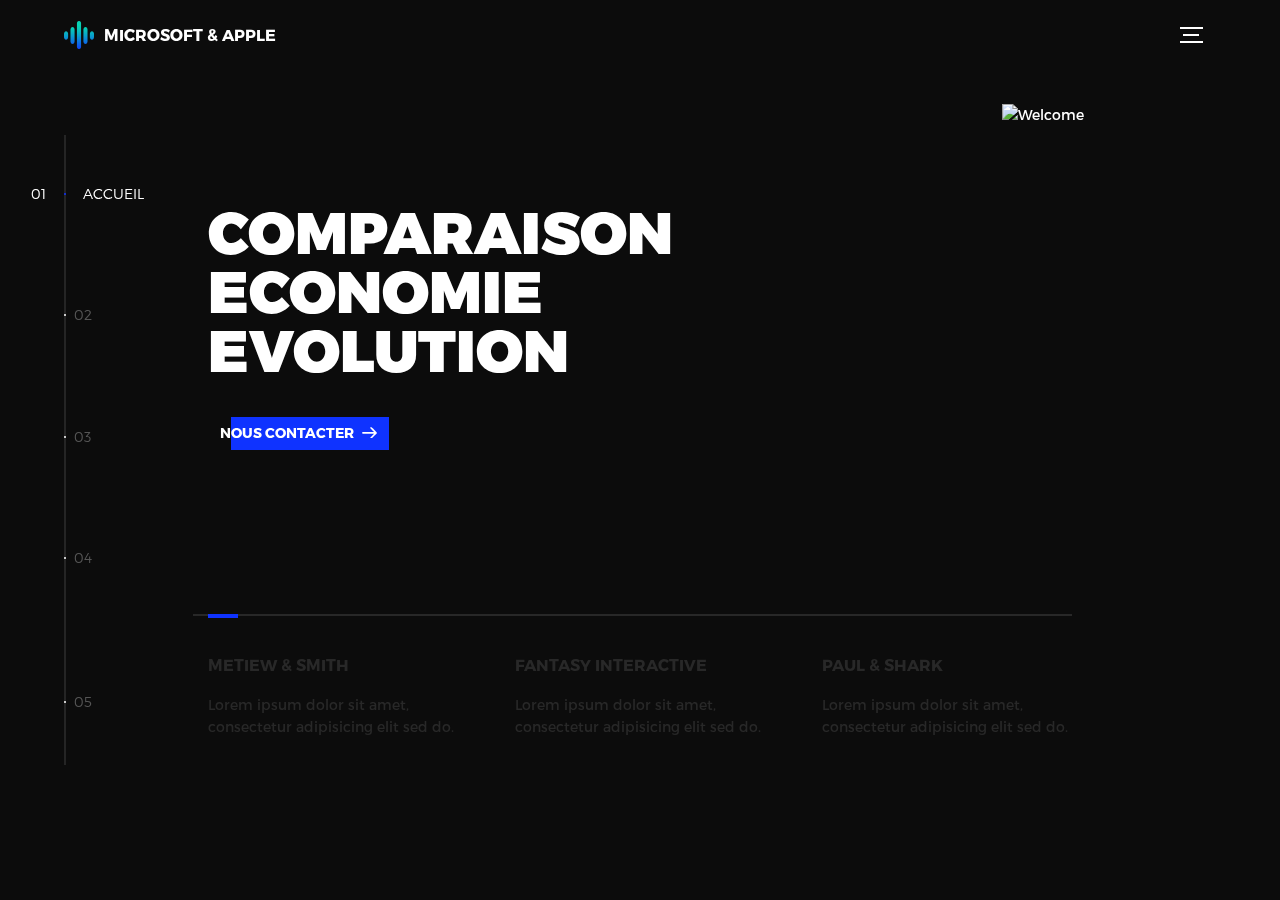
==== B3i/index.html @ d56873ec "testable sub" ====
<!DOCTYPE html>
<html lang="en">
<head>
  <title>Global</title>
  <meta charset="utf-8">
  <meta name="viewport" content="width=device-width, initial-scale=1">
  <meta http-equiv="X-UA-Compatible" content="IE=edge">
  <meta name="description" content="HTML5 website template">
  <meta name="keywords" content="global, template, html, sass, jquery">
  <meta name="author" content="Bucky Maler">
  <link rel="stylesheet" href="assets/css/main.css">
</head>
<body>

<!-- notification for small viewports and landscape oriented smartphones -->
<div class="device-notification">
  <a class="device-notification--logo" href="#0">
    <img src="assets/img/logo.png" alt="MICROSOFT & APPLE">
    <p>MICROSOFT & APPLE</p>
  </a>
</div>

<div class="perspective effect-rotate-left">
  <div class="container"><div class="outer-nav--return"></div>
    <div id="viewport" class="l-viewport">
      <div class="l-wrapper">
        <header class="header">
          <a class="header--logo" href="#0">
            <img src="assets/img/logo.png" alt="MICROSOFT & APPLE">
            <p>MICROSOFT & APPLE</p>
          </a>
          <button class="header--cta cta">Hire Us</button>
          <div class="header--nav-toggle">
            <span></span>
          </div>
        </header>
        <nav class="l-side-nav">
          <ul class="side-nav">
            <li class="is-active"><span>ACCUEIL</span></li>
            <li><span>HISTOIRE</span></li>
            <li><span>ECONOMIE</span></li>
            <li><span>NOUS CONTACTER</span></li>
            <li><span>A PROPOS</span></li>
          </ul>
        </nav>
        <ul class="l-main-content main-content">
          <li class="l-section section section--is-active">
            <div class="intro">
              <div class="intro--banner">
                <h1>COMPARAISON
                  <br>ECONOMIE<br>EVOLUTION</h1>
                <button class="cta">NOUS CONTACTER
                  <svg version="1.1" id="Layer_1" xmlns="http://www.w3.org/2000/svg" xmlns:xlink="http://www.w3.org/1999/xlink" x="0px" y="0px" viewBox="0 0 150 118" style="enable-background:new 0 0 150 118;" xml:space="preserve">
                  <g transform="translate(0.000000,118.000000) scale(0.100000,-0.100000)">
                    <path d="M870,1167c-34-17-55-57-46-90c3-15,81-100,194-211l187-185l-565-1c-431,0-571-3-590-13c-55-28-64-94-18-137c21-20,33-20,597-20h575l-192-193C800,103,794,94,849,39c20-20,39-29,61-29c28,0,63,30,298,262c147,144,272,271,279,282c30,51,23,60-219,304C947,1180,926,1196,870,1167z"/>
                  </g>
                  </svg>
                  <span class="btn-background"></span>
                </button>
                <img src="https://ph-files.imgix.net/121e55a3-ffa5-475d-babe-5d773909fb5a?auto=format" height="511" alt="Welcome">
              </div>
              <div class="intro--options">
                <a href="#0">
                  <h3>Metiew &amp; Smith</h3>
                  <p>Lorem ipsum dolor sit amet, consectetur adipisicing elit sed do.</p>
                </a>
                <a href="#0">
                  <h3>Fantasy interactive</h3>
                  <p>Lorem ipsum dolor sit amet, consectetur adipisicing elit sed do.</p>
                </a>
                <a href="#0">
                  <h3>Paul &amp; shark</h3>
                  <p>Lorem ipsum dolor sit amet, consectetur adipisicing elit sed do.</p>
                </a>
              </div>
            </div>
          </li>
          <li class="l-section section">
            <div class="work">
              <h2>Selected work</h2>
              <div class="work--lockup">
                <ul class="slider">
                  <li class="slider--item slider--item-left">
                    <a href="#0">
                      <div class="slider--item-image">
                        <img src="assets/img/work-victory.jpg" alt="Victory">
                      </div>
                      <p class="slider--item-title">Victory</p>
                      <p class="slider--item-description">Lorem ipsum dolor sit amet, consectetur adipisicing elit sed do.</p>
                    </a>
                  </li>
                  <li class="slider--item slider--item-center">
                    <a href="#0">
                      <div class="slider--item-image">
                        <img src="assets/img/work-metiew-smith.jpg" alt="Metiew and Smith">
                      </div>
                      <p class="slider--item-title">Metiew &amp; Smith</p>
                      <p class="slider--item-description">Lorem ipsum dolor sit amet, consectetur adipisicing elit sed do.</p>
                    </a>
                  </li>
                  <li class="slider--item slider--item-right">
                    <a href="#0">
                      <div class="slider--item-image">
                        <img src="assets/img/work-alex-nowak.jpg" alt="Alex Nowak">
                      </div>
                      <p class="slider--item-title">Alex Nowak</p>
                      <p class="slider--item-description">Lorem ipsum dolor sit amet, consectetur adipisicing elit sed do.</p>
                    </a>
                  </li>
                </ul>
                <div class="slider--prev">
                  <svg version="1.1" id="Layer_1" xmlns="http://www.w3.org/2000/svg" xmlns:xlink="http://www.w3.org/1999/xlink" x="0px" y="0px"
                  viewBox="0 0 150 118" style="enable-background:new 0 0 150 118;" xml:space="preserve">
                  <g transform="translate(0.000000,118.000000) scale(0.100000,-0.100000)">
                    <path d="M561,1169C525,1155,10,640,3,612c-3-13,1-36,8-52c8-15,134-145,281-289C527,41,562,10,590,10c22,0,41,9,61,29
                    c55,55,49,64-163,278L296,510h575c564,0,576,0,597,20c46,43,37,109-18,137c-19,10-159,13-590,13l-565,1l182,180
                    c101,99,187,188,193,199c16,30,12,57-12,84C631,1174,595,1183,561,1169z"/>
                  </g>
                  </svg>
                </div>
                <div class="slider--next">
                  <svg version="1.1" id="Layer_1" xmlns="http://www.w3.org/2000/svg" xmlns:xlink="http://www.w3.org/1999/xlink" x="0px" y="0px" viewBox="0 0 150 118" style="enable-background:new 0 0 150 118;" xml:space="preserve">
                  <g transform="translate(0.000000,118.000000) scale(0.100000,-0.100000)">
                    <path d="M870,1167c-34-17-55-57-46-90c3-15,81-100,194-211l187-185l-565-1c-431,0-571-3-590-13c-55-28-64-94-18-137c21-20,33-20,597-20h575l-192-193C800,103,794,94,849,39c20-20,39-29,61-29c28,0,63,30,298,262c147,144,272,271,279,282c30,51,23,60-219,304C947,1180,926,1196,870,1167z"/>
                  </g>
                  </svg>
                </div>
              </div>
            </div>
          </li>
          <li class="l-section section">
            <div class="about">
              <div class="about--banner">
                <h2>We<br>believe in<br>passionate<br>people</h2>
                <a href="#0">Career
                  <span>
                    <svg version="1.1" id="Layer_1" xmlns="http://www.w3.org/2000/svg" xmlns:xlink="http://www.w3.org/1999/xlink" x="0px" y="0px" viewBox="0 0 150 118" style="enable-background:new 0 0 150 118;" xml:space="preserve">
                    <g transform="translate(0.000000,118.000000) scale(0.100000,-0.100000)">
                      <path d="M870,1167c-34-17-55-57-46-90c3-15,81-100,194-211l187-185l-565-1c-431,0-571-3-590-13c-55-28-64-94-18-137c21-20,33-20,597-20h575l-192-193C800,103,794,94,849,39c20-20,39-29,61-29c28,0,63,30,298,262c147,144,272,271,279,282c30,51,23,60-219,304C947,1180,926,1196,870,1167z"/>
                    </g>
                    </svg>
                  </span>
                </a>
                <img src="assets/img/about-visual.png" alt="About Us">
              </div>
              <div class="about--options">
                <a href="#0">
                  <h3>Winners</h3>
                </a>
                <a href="#0">
                  <h3>Philosophy</h3>
                </a>
                <a href="#0">
                  <h3>History</h3>
                </a>
              </div>
            </div>
          </li>
          <li class="l-section section">
            <div class="contact">
              <div class="contact--lockup">
                <div class="modal">
                  <div class="modal--information">
                    <p>Pawia 5, 31-154 Kraków, Poland</p>
                    <a href="mailto:ouremail@gmail.com">ouremail@gmail.com</a>
                    <a href="tel:+148126287560">+48 12 628 75 60</a>
                  </div>
                  <ul class="modal--options">
                    <li><a href="#0">Bēhance</a></li>
                    <li><a href="#0">dribbble</a></li>
                    <li><a href="mailto:ouremail@gmail.com">Contact Us</a></li>
                  </ul>
                </div>
              </div>
            </div>
          </li>
          <li class="l-section section">
            <div class="hire">
              <h2>You want us to do</h2>
              <!-- checkout formspree.io for easy form setup -->
              <form class="work-request">
                <div class="work-request--options">
                  <span class="options-a">
                    <input id="opt-1" type="checkbox" value="app design">
                    <label for="opt-1">
                      <svg version="1.1" id="Layer_1" xmlns="http://www.w3.org/2000/svg" xmlns:xlink="http://www.w3.org/1999/xlink" x="0px" y="0px"
                      viewBox="0 0 150 111" style="enable-background:new 0 0 150 111;" xml:space="preserve">
                      <g transform="translate(0.000000,111.000000) scale(0.100000,-0.100000)">
                        <path d="M950,705L555,310L360,505C253,612,160,700,155,700c-6,0-44-34-85-75l-75-75l278-278L550-5l475,475c261,261,475,480,475,485c0,13-132,145-145,145C1349,1100,1167,922,950,705z"/>
                      </g>
                      </svg>
                      App Design
                    </label>
                    <input id="opt-2" type="checkbox" value="graphic design">
                    <label for="opt-2">
                      <svg version="1.1" id="Layer_1" xmlns="http://www.w3.org/2000/svg" xmlns:xlink="http://www.w3.org/1999/xlink" x="0px" y="0px"
                      viewBox="0 0 150 111" style="enable-background:new 0 0 150 111;" xml:space="preserve">
                      <g transform="translate(0.000000,111.000000) scale(0.100000,-0.100000)">
                        <path d="M950,705L555,310L360,505C253,612,160,700,155,700c-6,0-44-34-85-75l-75-75l278-278L550-5l475,475c261,261,475,480,475,485c0,13-132,145-145,145C1349,1100,1167,922,950,705z"/>
                      </g>
                      </svg>
                      Graphic Design
                    </label>
                    <input id="opt-3" type="checkbox" value="motion design">
                    <label for="opt-3">
                      <svg version="1.1" id="Layer_1" xmlns="http://www.w3.org/2000/svg" xmlns:xlink="http://www.w3.org/1999/xlink" x="0px" y="0px"
                      viewBox="0 0 150 111" style="enable-background:new 0 0 150 111;" xml:space="preserve">
                      <g transform="translate(0.000000,111.000000) scale(0.100000,-0.100000)">
                        <path d="M950,705L555,310L360,505C253,612,160,700,155,700c-6,0-44-34-85-75l-75-75l278-278L550-5l475,475c261,261,475,480,475,485c0,13-132,145-145,145C1349,1100,1167,922,950,705z"/>
                      </g>
                      </svg>
                      Motion Design
                    </label>
                  </span>
                  <span class="options-b">
                    <input id="opt-4" type="checkbox" value="ux design">
                    <label for="opt-4">
                      <svg version="1.1" id="Layer_1" xmlns="http://www.w3.org/2000/svg" xmlns:xlink="http://www.w3.org/1999/xlink" x="0px" y="0px"
                      viewBox="0 0 150 111" style="enable-background:new 0 0 150 111;" xml:space="preserve">
                      <g transform="translate(0.000000,111.000000) scale(0.100000,-0.100000)">
                        <path d="M950,705L555,310L360,505C253,612,160,700,155,700c-6,0-44-34-85-75l-75-75l278-278L550-5l475,475c261,261,475,480,475,485c0,13-132,145-145,145C1349,1100,1167,922,950,705z"/>
                      </g>
                      </svg>
                      UX Design
                    </label>
                    <input id="opt-5" type="checkbox" value="webdesign">
                    <label for="opt-5">
                      <svg version="1.1" id="Layer_1" xmlns="http://www.w3.org/2000/svg" xmlns:xlink="http://www.w3.org/1999/xlink" x="0px" y="0px"
                      viewBox="0 0 150 111" style="enable-background:new 0 0 150 111;" xml:space="preserve">
                      <g transform="translate(0.000000,111.000000) scale(0.100000,-0.100000)">
                        <path d="M950,705L555,310L360,505C253,612,160,700,155,700c-6,0-44-34-85-75l-75-75l278-278L550-5l475,475c261,261,475,480,475,485c0,13-132,145-145,145C1349,1100,1167,922,950,705z"/>
                      </g>
                      </svg>
                      Webdesign
                    </label>
                    <input id="opt-6" type="checkbox" value="marketing">
                    <label for="opt-6">
                      <svg version="1.1" id="Layer_1" xmlns="http://www.w3.org/2000/svg" xmlns:xlink="http://www.w3.org/1999/xlink" x="0px" y="0px"
                      viewBox="0 0 150 111" style="enable-background:new 0 0 150 111;" xml:space="preserve">
                      <g transform="translate(0.000000,111.000000) scale(0.100000,-0.100000)">
                        <path d="M950,705L555,310L360,505C253,612,160,700,155,700c-6,0-44-34-85-75l-75-75l278-278L550-5l475,475c261,261,475,480,475,485c0,13-132,145-145,145C1349,1100,1167,922,950,705z"/>
                      </g>
                      </svg>
                      Marketing
                    </label>
                  </span>
                </div>
                <div class="work-request--information">
                  <div class="information-name">
                    <input id="name" type="text" spellcheck="false">
                    <label for="name">Name</label>
                  </div>
                  <div class="information-email">
                    <input id="email" type="email" spellcheck="false">
                    <label for="email">Email</label>
                  </div>
                </div>
                <input type="submit" value="Send Request">
              </form>
            </div>
          </li>
        </ul>
      </div>
    </div>
  </div>
  <ul class="outer-nav">
    <li class="is-active">ACCUEIL</li>
    <li>HISTOIRE</li>
    <li>ECONOMIE</li>
    <li>NOUS CONTACTER</li>
    <li>A PROPOS</li>
  </ul>
</div>

<script src="https://ajax.googleapis.com/ajax/libs/jquery/2.2.4/jquery.min.js"></script>
<script>window.jQuery || document.write('<script src="assets/js/vendor/jquery-2.2.4.min.js"><\/script>')</script>
<script src="assets/js/functions-min.js"></script>
</body>
</html>
---- B3i/assets/css/main.css ----
@font-face {
    font-family: 'Montserrat';
    src: url("fonts/Montserrat-Black.eot");
    src: local("☺"), url("fonts/Montserrat-Black.woff") format("woff"), url("fonts/Montserrat-Black.ttf") format("truetype"), url("fonts/Montserrat-Black.svg") format("svg");
    font-weight: 900;
    font-style: normal
}

@font-face {
    font-family: 'Montserrat';
    src: url("fonts/Montserrat-Bold.eot");
    src: local("☺"), url("fonts/Montserrat-Bold.woff") format("woff"), url("fonts/Montserrat-Bold.ttf") format("truetype"), url("fonts/Montserrat-Bold.svg") format("svg");
    font-weight: 700;
    font-style: normal
}

@font-face {
    font-family: 'Montserrat';
    src: url("fonts/Montserrat-Regular.eot");
    src: local("☺"), url("fonts/Montserrat-Regular.woff") format("woff"), url("fonts/Montserrat-Regular.ttf") format("truetype"), url("fonts/Montserrat-Regular.svg") format("svg");
    font-weight: 400;
    font-style: normal
}

@font-face {
    font-family: 'Montserrat';
    src: url("fonts/Montserrat-Light.eot");
    src: local("☺"), url("fonts/Montserrat-Light.woff") format("woff"), url("fonts/Montserrat-Light.ttf") format("truetype"), url("fonts/Montserrat-Light.svg") format("svg");
    font-weight: 300;
    font-style: normal
}

/*! normalize.css v3.0.2 | MIT License | git.io/normalize */

html {
    font-family: sans-serif;
    -ms-text-size-adjust: 100%;
    -webkit-text-size-adjust: 100%
}

body {
    margin: 0
}

article, aside, details, figcaption, figure, footer, header, hgroup, main, menu, nav, section, summary {
    display: block
}

audio, canvas, progress, video {
    display: inline-block;
    vertical-align: baseline
}

audio:not([controls]) {
    display: none;
    height: 0
}

[hidden], template {
    display: none
}

a {
    background-color: transparent
}

a:active, a:hover {
    outline: 0
}

abbr[title] {
    border-bottom: 1px dotted
}

b, strong {
    font-weight: bold
}

dfn {
    font-style: italic
}

h1 {
    font-size: 2em;
    margin: 0.67em 0
}

mark {
    background: #ff0;
    color: #000
}

small {
    font-size: 80%
}

sub, sup {
    font-size: 75%;
    line-height: 0;
    position: relative;
    vertical-align: baseline
}

sup {
    top: -0.5em
}

sub {
    bottom: -0.25em
}

img {
    border: 0
}

svg:not(:root) {
    overflow: hidden
}

figure {
    margin: 1em 40px
}

hr {
    box-sizing: content-box;
    height: 0
}

pre {
    overflow: auto
}

code, kbd, pre, samp {
    font-family: monospace, monospace;
    font-size: 1em
}

button, input, optgroup, select, textarea {
    color: inherit;
    font: inherit;
    margin: 0
}

button {
    overflow: visible
}

button, select {
    text-transform: none
}

button, html input[type="button"], input[type="reset"], input[type="submit"] {
    -webkit-appearance: button;
    cursor: pointer
}

button[disabled], html input[disabled] {
    cursor: default
}

button::-moz-focus-inner, input::-moz-focus-inner {
    border: 0;
    padding: 0
}

input {
    line-height: normal
}

input[type="checkbox"], input[type="radio"] {
    box-sizing: border-box;
    padding: 0
}

input[type="number"]::-webkit-inner-spin-button, input[type="number"]::-webkit-outer-spin-button {
    height: auto
}

input[type="search"] {
    -webkit-appearance: textfield;
    box-sizing: content-box
}

input[type="search"]::-webkit-search-cancel-button, input[type="search"]::-webkit-search-decoration {
    -webkit-appearance: none
}

fieldset {
    border: 1px solid #c0c0c0;
    margin: 0 2px;
    padding: 0.35em 0.625em 0.75em
}

legend {
    border: 0;
    padding: 0
}

textarea {
    overflow: auto
}

optgroup {
    font-weight: bold
}

table {
    border-collapse: collapse;
    border-spacing: 0
}

td, th {
    padding: 0
}

::-moz-selection {
    background: #FFF498
}

::selection {
    background: #FFF498
}

::-moz-selection {
    background: #FFF498
}

img::-moz-selection {
    background: transparent
}

img::selection {
    background: transparent
}

img::-moz-selection {
    background: transparent
}

body {
    -webkit-tap-highlight-color: #FFF498
}

body {
    background-color: #0c0c0c;
    font-size: 14px;
    line-height: 1.6;
    font-family: "Montserrat", sans-serif;
    color: #fff;
    -webkit-font-smoothing: antialiased;
    -webkit-text-size-adjust: 100%
}

.l-viewport {
    position: relative;
    width: 100%;
    height: 100vh;
    box-shadow: 0 0 45px 5px rgba(0, 0, 0, 0.85);
    overflow: hidden
}

.l-wrapper {
    position: relative;
    width: 1440px;
    max-width: 90%;
    height: 100%;
    margin: 0 auto
}

.l-side-nav {
    position: absolute;
    left: 0;
    display: -webkit-box;
    display: -webkit-flex;
    display: -ms-flexbox;
    display: flex;
    height: 100%;
    -webkit-box-align: center;
    -webkit-align-items: center;
    -ms-flex-align: center;
    align-items: center
}

.l-side-nav::before {
    content: "";
    position: absolute;
    top: 50%;
    left: 0;
    -webkit-transform: translateY(-50%);
    transform: translateY(-50%);
    width: 2px;
    height: 70%;
    max-height: 750px;
    background-color: #555;
    opacity: .35;
    z-index: 10
}

@media (max-width: 1180px) {
    .l-side-nav {
        display: none
    }
}

.l-main-content {
    position: relative;
    width: 100%;
    height: 100%;
    margin: 0;
    padding: 0;
    list-style: none
}

.l-section {
    position: absolute;
    width: 100%;
    height: 100%
}

.device-notification {
    display: none;
    position: fixed;
    top: 0;
    left: 0;
    width: 100%;
    height: 100%;
    -webkit-box-orient: vertical;
    -webkit-box-direction: normal;
    -webkit-flex-direction: column;
    -ms-flex-direction: column;
    flex-direction: column;
    -webkit-box-align: center;
    -webkit-align-items: center;
    -ms-flex-align: center;
    -ms-grid-row-align: center;
    align-items: center;
    -webkit-box-pack: center;
    -webkit-justify-content: center;
    -ms-flex-pack: center;
    justify-content: center;
    background-color: #0c0c0c;
    z-index: 12
}

.device-notification--logo {
    display: -webkit-box;
    display: -webkit-flex;
    display: -ms-flexbox;
    display: flex;
    -webkit-box-align: center;
    -webkit-align-items: center;
    -ms-flex-align: center;
    align-items: center;
    text-decoration: none;
    color: #fff
}

.device-notification--logo p {
    margin: 0 0 0 10px;
    font-size: 16px;
    font-weight: 700;
    text-transform: uppercase
}

.device-notification--message {
    width: 70%;
    margin: 30px 0 0 0;
    font-weight: 700;
    text-align: center
}

@media (max-width: 767px) and (min-width: 601px) and (max-height: 680px) {
    .device-notification {
        display: -webkit-box;
        display: -webkit-flex;
        display: -ms-flexbox;
        display: flex
    }
}

@media (max-width: 600px) and (min-width: 480px) and (max-height: 580px) {
    .device-notification {
        display: -webkit-box;
        display: -webkit-flex;
        display: -ms-flexbox;
        display: flex
    }
}

@media (max-width: 736px) and (min-width: 360px) and (orientation: landscape) {
    .device-notification {
        display: -webkit-box;
        display: -webkit-flex;
        display: -ms-flexbox;
        display: flex
    }
}

@media(max-width: 359px) {
    .device-notification {
        display: -webkit-box;
        display: -webkit-flex;
        display: -ms-flexbox;
        display: flex
    }
}

.section {
    opacity: 0;
    visibility: hidden;
    -webkit-transition: opacity .4s ease-in-out, visibility 0s .4s;
    transition: opacity .4s ease-in-out, visibility 0s .4s
}

.section--is-active {
    opacity: 1;
    visibility: visible;
    z-index: 1;
    -webkit-transition: opacity .4s ease-in-out .4s;
    transition: opacity .4s ease-in-out .4s
}

.section--next {
    -webkit-transform: translateY(-45px);
    transform: translateY(-45px);
    -webkit-transition: -webkit-transform .4s ease-in-out;
    transition: -webkit-transform .4s ease-in-out;
    transition: transform .4s ease-in-out;
    transition: transform .4s ease-in-out, -webkit-transform .4s ease-in-out
}

.section--prev {
    -webkit-transform: translateY(45px);
    transform: translateY(45px);
    -webkit-transition: -webkit-transform .4s ease-in-out;
    transition: -webkit-transform .4s ease-in-out;
    transition: transform .4s ease-in-out;
    transition: transform .4s ease-in-out, -webkit-transform .4s ease-in-out
}

.header {
    position: absolute;
    top: 0;
    left: 0;
    display: -webkit-box;
    display: -webkit-flex;
    display: -ms-flexbox;
    display: flex;
    width: 100%;
    height: 70px;
    -webkit-box-align: center;
    -webkit-align-items: center;
    -ms-flex-align: center;
    align-items: center;
    -webkit-box-pack: justify;
    -webkit-justify-content: space-between;
    -ms-flex-pack: justify;
    justify-content: space-between;
    z-index: 10
}

.header--logo {
    display: -webkit-box;
    display: -webkit-flex;
    display: -ms-flexbox;
    display: flex;
    -webkit-box-align: center;
    -webkit-align-items: center;
    -ms-flex-align: center;
    align-items: center;
    text-decoration: none;
    color: #fff
}

.header--logo p {
    margin: 0 0 0 10px;
    font-size: 16px;
    font-weight: 700;
    text-transform: uppercase
}

.header--nav-toggle {
    display: -webkit-box;
    display: -webkit-flex;
    display: -ms-flexbox;
    display: flex;
    width: 50px;
    height: 50px;
    -webkit-box-orient: vertical;
    -webkit-box-direction: normal;
    -webkit-flex-direction: column;
    -ms-flex-direction: column;
    flex-direction: column;
    -webkit-box-align: center;
    -webkit-align-items: center;
    -ms-flex-align: center;
    align-items: center;
    -webkit-box-pack: center;
    -webkit-justify-content: center;
    -ms-flex-pack: center;
    justify-content: center;
    cursor: pointer
}

.header--nav-toggle span, .header--nav-toggle::before, .header--nav-toggle::after {
    content: "";
    position: relative;
    width: 16px;
    height: 2px;
    background-color: #fff
}

.header--nav-toggle::before {
    bottom: 5px;
    width: 23px
}

.header--nav-toggle::after {
    top: 5px;
    width: 23px
}

.header--cta {
    position: absolute;
    top: 50%;
    left: 50%;
    -webkit-transform: translate(-50%, -50%);
    transform: translate(-50%, -50%);
    padding: 0 20px;
    line-height: 30px;
    text-decoration: none;
    color: #fff;
    font-weight: 700;
    text-transform: uppercase;
    background-color: #0f33ff;
    border: none;
    opacity: 0;
    visibility: hidden;
    -webkit-transition: opacity .4s ease-in-out, visibility 0s .4s;
    transition: opacity .4s ease-in-out, visibility 0s .4s
}

.header--cta:focus {
    outline: none
}

.header--cta.is-active {
    opacity: 1;
    visibility: visible;
    -webkit-transition: opacity .4s ease-in-out .4s;
    transition: opacity .4s ease-in-out .4s
}

@media (max-width: 767px) {
    .header--cta {
        display: none
    }
}

.side-nav {
    position: relative;
    display: -webkit-box;
    display: -webkit-flex;
    display: -ms-flexbox;
    display: flex;
    width: 100px;
    height: 70%;
    max-height: 750px;
    -webkit-box-orient: vertical;
    -webkit-box-direction: normal;
    -webkit-flex-direction: column;
    -ms-flex-direction: column;
    flex-direction: column;
    -webkit-justify-content: space-around;
    -ms-flex-pack: distribute;
    justify-content: space-around;
    margin: 0;
    padding: 0;
    list-style-position: inside;
    z-index: 10
}

.side-nav>li {
    position: relative;
    top: -5px;
    color: #fff;
    font-size: 6px;
    cursor: pointer
}

.side-nav>li span {
    position: relative;
    top: 3px;
    left: 10px;
    color: #fff;
    font-size: 14px;
    font-weight: 300;
    opacity: 0;
    visibility: hidden
}

.side-nav>li::before {
    position: absolute;
    top: 3px;
    left: 10px;
    color: #555;
    font-size: 14px;
    font-weight: 300
}

.side-nav li:nth-child(1)::before {
    content: "01"
}

.side-nav li:nth-child(2)::before {
    content: "02"
}

.side-nav li:nth-child(3)::before {
    content: "03"
}

.side-nav li:nth-child(4)::before {
    content: "04"
}

.side-nav li:nth-child(5)::before {
    content: "05"
}

.side-nav li.is-active {
    color: #0f33ff;
    -webkit-transition: color .4s ease-in-out;
    transition: color .4s ease-in-out
}

.side-nav li.is-active span {
    opacity: 1;
    visibility: visible;
    -webkit-transition: opacity .4s ease-in-out;
    transition: opacity .4s ease-in-out
}

.side-nav li.is-active::before {
    left: -33px;
    color: #fff
}

.intro {
    position: relative;
    display: -webkit-box;
    display: -webkit-flex;
    display: -ms-flexbox;
    display: flex;
    width: 900px;
    max-width: 75%;
    height: 100%;
    -webkit-box-orient: vertical;
    -webkit-box-direction: normal;
    -webkit-flex-direction: column;
    -ms-flex-direction: column;
    flex-direction: column;
    -webkit-box-pack: center;
    -webkit-justify-content: center;
    -ms-flex-pack: center;
    justify-content: center;
    margin: 0 auto
}

@media (max-width: 1180px) {
    .intro {
        max-width: 100%
    }
}

.intro--banner {
    position: relative;
    height: 475px
}

.intro--banner::before {
    content: "";
    position: absolute;
    bottom: 20px;
    left: -15px;
    right: 0;
    height: 2px;
    background-color: #282828
}

.intro--banner::after {
    content: "";
    position: absolute;
    bottom: 18px;
    left: 0;
    width: 30px;
    height: 4px;
    background-color: #0f33ff
}

.intro--banner h1 {
    position: relative;
    font-size: 59px;
    font-weight: 900;
    line-height: 1;
    z-index: 1
}

.intro--banner button {
    position: relative;
    padding: 5px 17px 5px 12px;
    font-weight: 700;
    text-transform: uppercase;
    background-color: transparent;
    border: none
}

.intro--banner button .btn-background {
    position: absolute;
    top: 0;
    left: 23px;
    right: 0;
    height: 100%;
    background-color: #0f33ff;
    z-index: -1;
    -webkit-transition: left .2s ease-in-out;
    transition: left .2s ease-in-out
}

.intro--banner button:hover .btn-background {
    left: 0
}

.intro--banner button:focus {
    outline: none
}

.intro--banner button svg {
    position: relative;
    left: 5px;
    width: 15px;
    fill: #fff
}

.intro--banner img {
    position: absolute;
    bottom: 21px;
    right: -12px
}

.intro--options {
    display: -webkit-box;
    display: -webkit-flex;
    display: -ms-flexbox;
    display: flex;
    -webkit-box-pack: justify;
    -webkit-justify-content: space-between;
    -ms-flex-pack: justify;
    justify-content: space-between;
    margin: 0;
    padding: 0;
    list-style: none
}

.intro--options>a {
    max-width: 250px;
    text-decoration: none;
    color: #282828;
    -webkit-transition: color .2s ease-in-out;
    transition: color .2s ease-in-out
}

.intro--options>a:hover {
    color: #fff
}

.intro--options h3 {
    font-size: 16px;
    text-transform: uppercase
}

.intro--options p {
    margin-bottom: 0
}

@media (max-width: 900px) {
    .intro--banner {
        height: 380px
    }
    .intro--banner h1 {
        font-size: 55px
    }
    .intro--banner img {
        width: 430px
    }
    .intro--options>a {
        margin-right: 30px
    }
    .intro--options>a:last-child {
        margin-right: 0
    }
}

@media (max-width: 767px) {
    .intro--banner {
        height: 305px
    }
    .intro--banner h1 {
        font-size: 44px
    }
    .intro--banner img {
        width: 330px
    }
    .intro--options {
        display: block
    }
    .intro--options>a {
        display: block;
        max-width: 100%;
        margin: 0 0 30px 0
    }
    .intro--options>a:last-child {
        margin-bottom: 0
    }
}

@media (max-width: 600px) {
    .intro--banner {
        height: 360px
    }

    .intro--banner img {
        display: none
    }
}

@media (max-width: 600px) and (max-height: 750px) {
    .intro--banner {
        height: auto
    }
    .intro--banner::before, .intro--banner::after {
        display: none
    }
    .intro--banner h1 {
        margin-top: 0
    }
    .intro--options {
        display: none
    }
}

.work {
    position: relative;
    display: -webkit-box;
    display: -webkit-flex;
    display: -ms-flexbox;
    display: flex;
    width: 960px;
    max-width: 80%;
    height: 100%;
    -webkit-box-orient: vertical;
    -webkit-box-direction: normal;
    -webkit-flex-direction: column;
    -ms-flex-direction: column;
    flex-direction: column;
    -webkit-box-pack: center;
    -webkit-justify-content: center;
    -ms-flex-pack: center;
    justify-content: center;
    margin: 0 auto
}

@media (max-width: 1180px) {
    .work {
        max-width: 100%
    }
}

.work h2 {
    margin: 0 0 20px 0;
    font-size: 30px;
    text-align: center
}

.work--lockup {
    position: relative
}

.work--lockup .slider {
    position: relative;
    display: -webkit-box;
    display: -webkit-flex;
    display: -ms-flexbox;
    display: flex;
    width: 80%;
    margin: 0 auto;
    padding: 0;
    list-style: none
}

.work--lockup .slider--item {
    position: absolute;
    display: none;
    text-align: center
}

.work--lockup .slider--item a {
    text-decoration: none;
    color: #858585
}

.work--lockup .slider--item-title {
    margin-top: 10px;
    font-size: 12px;
    font-weight: 700;
    text-transform: uppercase
}

.work--lockup .slider--item-description {
    display: none;
    max-width: 250px;
    margin: 0 auto
}

.work--lockup .slider--item-image {
    width: 150px;
    height: 150px;
    margin: 0 auto;
    border-radius: 50%;
    overflow: hidden
}

.work--lockup .slider--item-image img {
    width: 100%
}

.work--lockup .slider--item-left {
    top: 50%;
    left: 0;
    -webkit-transform: translateY(-50%);
    transform: translateY(-50%);
    display: block
}

.work--lockup .slider--item-right {
    top: 50%;
    right: 0;
    -webkit-transform: translateY(-50%);
    transform: translateY(-50%);
    display: block
}

.work--lockup .slider--item-center {
    position: relative;
    top: 30px;
    left: 50%;
    -webkit-transform: translateX(-50%);
    transform: translateX(-50%);
    display: block
}

.work--lockup .slider--item-center a {
    color: #fff
}

.work--lockup .slider--item-center .slider--item-title {
    margin-top: 25px;
    font-size: 16px
}

.work--lockup .slider--item-center .slider--item-description {
    display: block
}

.work--lockup .slider--item-center .slider--item-image {
    width: 300px;
    height: 300px
}

.work--lockup .slider--next, .work--lockup .slider--prev {
    position: absolute;
    top: 160px;
    display: -webkit-box;
    display: -webkit-flex;
    display: -ms-flexbox;
    display: flex;
    width: 50px;
    height: 50px;
    -webkit-box-align: center;
    -webkit-align-items: center;
    -ms-flex-align: center;
    align-items: center;
    -webkit-box-pack: center;
    -webkit-justify-content: center;
    -ms-flex-pack: center;
    justify-content: center;
    background-color: #282828;
    border-radius: 50%;
    cursor: pointer
}

.work--lockup .slider--next svg, .work--lockup .slider--prev svg {
    width: 20px;
    fill: #fff
}

.work--lockup .slider--next {
    right: 0
}

.work--lockup .slider--prev {
    left: 0
}

@media (max-width: 900px) {
    .work--lockup .slider--item-image {
        width: 120px;
        height: 120px
    }
    .work--lockup .slider--item-center .slider--item-image {
        width: 240px;
        height: 240px
    }
    .work--lockup .slider--next, .work--lockup .slider--prev {
        top: 130px
    }
}

@media (max-width: 767px) {
    .work--lockup .slider {
        width: 75%
    }
    .work--lockup .slider--item-image {
        width: 90px;
        height: 90px
    }
    .work--lockup .slider--item-center .slider--item-image {
        width: 190px;
        height: 190px
    }
    .work--lockup .slider--next, .work--lockup .slider--prev {
        top: 105px
    }
}

@media (max-width: 600px) {
    .work--lockup .slider {
        width: auto
    }
    .work--lockup .slider--item-left, .work--lockup .slider--item-right {
        display: none
    }
}

.about {
    position: relative;
    display: -webkit-box;
    display: -webkit-flex;
    display: -ms-flexbox;
    display: flex;
    width: 900px;
    max-width: 75%;
    height: 100%;
    -webkit-box-orient: vertical;
    -webkit-box-direction: normal;
    -webkit-flex-direction: column;
    -ms-flex-direction: column;
    flex-direction: column;
    -webkit-box-pack: center;
    -webkit-justify-content: center;
    -ms-flex-pack: center;
    justify-content: center;
    margin: 0 auto
}

@media (max-width: 1180px) {
    .about {
        max-width: 100%
    }
}

.about--banner {
    position: relative;
    height: 475px
}

.about--banner::before {
    content: "";
    position: absolute;
    top: 20px;
    left: 200px;
    -webkit-transform: rotate(-25deg);
    transform: rotate(-25deg);
    border: 5px solid #0f33ff;
    border-right-color: transparent;
    border-bottom-color: transparent
}

.about--banner::after {
    content: "";
    position: absolute;
    top: 75px;
    left: 400px;
    -webkit-transform: rotate(45deg);
    transform: rotate(45deg);
    width: 10px;
    height: 10px;
    background-color: #0f33ff
}

.about--banner h2 {
    position: relative;
    margin-top: 35px;
    font-size: 68px;
    font-weight: 900;
    line-height: 1;
    z-index: 1
}

.about--banner h2::before {
    content: "";
    position: absolute;
    top: 60px;
    left: 268px;
    width: 30px;
    height: 30px;
    background-color: #0f33ff;
    border-radius: 50%
}

.about--banner h2::after {
    content: "";
    position: absolute;
    top: 255px;
    left: 255px;
    width: 10px;
    height: 10px;
    background-color: #0f33ff
}

.about--banner a {
    padding: 5px 17px 5px 0;
    text-decoration: none;
    color: #fff;
    font-weight: 700;
    text-transform: uppercase;
    background-color: transparent
}

.about--banner a:hover svg {
    left: 10px
}

.about--banner a svg {
    position: relative;
    left: 5px;
    width: 15px;
    fill: #fff;
    -webkit-transition: left .2s ease-in-out;
    transition: left .2s ease-in-out
}

.about--banner img {
    position: absolute;
    bottom: -90px;
    right: -12px
}

.about--options {
    display: -webkit-box;
    display: -webkit-flex;
    display: -ms-flexbox;
    display: flex;
    max-width: 600px;
    -webkit-box-pack: justify;
    -webkit-justify-content: space-between;
    -ms-flex-pack: justify;
    justify-content: space-between;
    margin: 0;
    padding: 0;
    list-style: none
}

.about--options>a {
    position: relative;
    width: 150px;
    height: 75px;
    text-decoration: none;
    color: #fff;
    border: 10px solid #0f33ff;
    background-position: center;
    background-size: cover;
    background-repeat: no-repeat
}

.about--options>a:nth-child(1) {
    background-image: url("../img/about-winners.jpg")
}

.about--options>a:nth-child(2) {
    background-image: url("../img/about-philosophy.jpg")
}

.about--options>a:nth-child(3) {
    background-image: url("../img/about-history.jpg")
}

.about--options>a:hover h3 {
    bottom: -50px
}

.about--options h3 {
    position: absolute;
    bottom: -38px;
    left: 10px;
    font-size: 16px;
    text-transform: uppercase;
    -webkit-transition: bottom .2s ease-in-out, left .2s ease-in-out;
    transition: bottom .2s ease-in-out, left .2s ease-in-out
}

@media (max-width: 767px) {
    .about--banner {
        height: 305px
    }
    .about--banner::before {
        top: 0;
        left: 125px
    }
    .about--banner::after {
        top: 35px;
        left: 260px
    }
    .about--banner h2 {
        margin-top: 10px;
        font-size: 44px
    }
    .about--banner h2::before {
        top: 28px;
        left: 168px
    }
    .about--banner h2::after {
        top: 163px;
        left: 163px
    }
    .about--banner img {
        width: 315px
    }
}

@media (max-width: 600px) {
    .about--banner {
        height: auto
    }
    .about--banner::before {
        left: 155px
    }
    .about--banner::after {
        left: 310px
    }
    .about--banner h2 {
        margin-top: 0;
        font-size: 40px
    }
    .about--banner h2::before {
        top: 43px;
        left: 214px
    }
    .about--banner h2::after {
        top: 205px;
        left: 205px
    }
    .about--banner img {
        display: none
    }
    .about--options {
        display: none
    }
}

.contact {
    position: fixed;
    top: 0;
    left: 0;
    width: 100%;
    height: 100%;
    background-image: url("../img/contact-visual.png");
    background-position: center;
    background-size: cover;
    background-repeat: no-repeat
}

.contact--lockup {
    position: relative;
    display: -webkit-box;
    display: -webkit-flex;
    display: -ms-flexbox;
    display: flex;
    width: 900px;
    max-width: 75%;
    height: 100%;
    -webkit-box-align: center;
    -webkit-align-items: center;
    -ms-flex-align: center;
    align-items: center;
    -webkit-box-pack: end;
    -webkit-justify-content: flex-end;
    -ms-flex-pack: end;
    justify-content: flex-end;
    margin: 0 auto
}

@media (max-width: 1180px) {
    .contact--lockup {
        max-width: 90%
    }
}

@media (max-width: 767px) {
    .contact--lockup {
        -webkit-box-pack: center;
        -webkit-justify-content: center;
        -ms-flex-pack: center;
        justify-content: center
    }
}

.contact--lockup .modal {
    padding: 45px 45px;
    text-align: center;
    background-color: #0c0c0c;
    box-shadow: 0 0 30px 0 rgba(0, 0, 0, 0.75)
}

.contact--lockup .modal--information p, .contact--lockup .modal--information a {
    display: block;
    margin: 14px 0;
    text-decoration: none;
    color: #fff;
    font-weight: 700
}

.contact--lockup .modal--information p {
    margin-top: 0
}

.contact--lockup .modal--options {
    margin: 0;
    padding: 0;
    list-style: none
}

.contact--lockup .modal--options>li {
    width: 130px;
    margin: 0 auto 25px auto
}

.contact--lockup .modal--options li:nth-child(1) {
    background-color: #1769ff
}

.contact--lockup .modal--options li:nth-child(2) {
    background-color: #ea4c89
}

.contact--lockup .modal--options li:nth-child(3) {
    margin-bottom: 0;
    background-color: #0f33ff;
    text-transform: uppercase
}

.contact--lockup .modal--options a {
    display: block;
    width: 100%;
    padding: 8px 0;
    text-decoration: none;
    color: #fff;
    font-weight: 700
}

.hire {
    position: relative;
    display: -webkit-box;
    display: -webkit-flex;
    display: -ms-flexbox;
    display: flex;
    width: 700px;
    max-width: 75%;
    height: 100%;
    -webkit-box-orient: vertical;
    -webkit-box-direction: normal;
    -webkit-flex-direction: column;
    -ms-flex-direction: column;
    flex-direction: column;
    -webkit-box-pack: center;
    -webkit-justify-content: center;
    -ms-flex-pack: center;
    justify-content: center;
    margin: 0 auto
}

@media (max-width: 1180px) {
    .hire {
        max-width: 100%
    }
}

.hire h2 {
    margin: 0 0 20px 0;
    font-size: 30px;
    text-align: center
}

.work-request {
    display: -webkit-box;
    display: -webkit-flex;
    display: -ms-flexbox;
    display: flex;
    width: 100%;
    -webkit-box-orient: vertical;
    -webkit-box-direction: normal;
    -webkit-flex-direction: column;
    -ms-flex-direction: column;
    flex-direction: column;
    -webkit-box-align: center;
    -webkit-align-items: center;
    -ms-flex-align: center;
    align-items: center;
    color: #fff
}

.work-request input[type="submit"] {
    width: 400px;
    max-width: 100%;
    line-height: 50px;
    font-size: 16px;
    font-weight: 700;
    text-transform: uppercase;
    background-color: #0f33ff;
    border: none;
    border-radius: 0
}

.work-request input[type="submit"]:focus {
    outline: none
}

.work-request--options {
    display: -webkit-box;
    display: -webkit-flex;
    display: -ms-flexbox;
    display: flex;
    width: 100%;
    -webkit-box-orient: vertical;
    -webkit-box-direction: normal;
    -webkit-flex-direction: column;
    -ms-flex-direction: column;
    flex-direction: column;
    -webkit-box-align: center;
    -webkit-align-items: center;
    -ms-flex-align: center;
    align-items: center;
    margin: 30px 0
}

.work-request--options .options-a {
    display: -webkit-box;
    display: -webkit-flex;
    display: -ms-flexbox;
    display: flex;
    width: 100%;
    -webkit-box-pack: justify;
    -webkit-justify-content: space-between;
    -ms-flex-pack: justify;
    justify-content: space-between
}

.work-request--options .options-b {
    display: -webkit-box;
    display: -webkit-flex;
    display: -ms-flexbox;
    display: flex;
    width: 72%;
    -webkit-flex-wrap: wrap;
    -ms-flex-wrap: wrap;
    flex-wrap: wrap;
    -webkit-justify-content: space-around;
    -ms-flex-pack: distribute;
    justify-content: space-around
}

.work-request--options label {
    display: block;
    width: 200px;
    margin-bottom: 30px;
    line-height: 50px;
    font-size: 16px;
    font-weight: 700;
    text-align: center;
    border: 2px solid #fff;
    cursor: pointer;
    -webkit-transition: background-color .2s ease-in-out, border-color .2s ease-in-out;
    transition: background-color .2s ease-in-out, border-color .2s ease-in-out
}

.work-request--options label svg {
    position: relative;
    left: -5px;
    width: 0;
    fill: #fff;
    -webkit-transition: width .2s ease-in-out;
    transition: width .2s ease-in-out
}

.work-request--options input[type="checkbox"] {
    display: none
}

.work-request--options input[type="checkbox"]:checked+label {
    background-color: #0f33ff;
    border-color: #0f33ff
}

.work-request--options input[type="checkbox"]:checked+label svg {
    width: 15px
}

.work-request--information {
    display: -webkit-box;
    display: -webkit-flex;
    display: -ms-flexbox;
    display: flex;
    width: 100%;
    -webkit-box-pack: justify;
    -webkit-justify-content: space-between;
    -ms-flex-pack: justify;
    justify-content: space-between;
    margin-bottom: 60px
}

.work-request--information .information-name, .work-request--information .information-email {
    position: relative;
    width: 45%;
    height: 50px;
    font-size: 30px;
    font-weight: 300
}

.work-request--information input[type="text"], .work-request--information input[type="email"] {
    width: 100%;
    padding: 0 0 5px 0;
    background-color: transparent;
    border: none;
    border-bottom: 1px solid #fff;
    border-radius: 0
}

.work-request--information input[type="text"]:focus, .work-request--information input[type="email"]:focus {
    outline: none;
    background-color: #0c0c0c
}

.work-request--information label {
    position: absolute;
    top: 0;
    left: 0;
    pointer-events: none;
    -webkit-transition: top .2s ease-in-out, font-size .2s ease-in-out;
    transition: top .2s ease-in-out, font-size .2s ease-in-out
}

.work-request--information input:focus+label, .work-request--information input.has-value+label {
    top: -15px;
    font-size: 14px
}

@media (max-width: 767px) {
    .work-request--options {
        -webkit-box-orient: horizontal;
        -webkit-box-direction: normal;
        -webkit-flex-direction: row;
        -ms-flex-direction: row;
        flex-direction: row;
        -webkit-justify-content: space-around;
        -ms-flex-pack: distribute;
        justify-content: space-around
    }
    .work-request--options .options-a, .work-request--options .options-b {
        display: block;
        width: auto
    }
}

@media (max-width: 600px) {
    .work-request--options {
        margin: 20px 0
    }
}

@media (max-width: 600px) and (max-width: 415px) {
    .work-request--options {
        -webkit-box-pack: justify;
        -webkit-justify-content: space-between;
        -ms-flex-pack: justify;
        justify-content: space-between
    }
}

@media (max-width: 600px) {
    .work-request--options label {
        width: 150px;
        margin-bottom: 15px;
        font-size: 14px
    }
    .work-request--options input[type="checkbox"]:checked+label svg {
        width: 12px
    }
    .work-request--information {
        margin-bottom: 30px
    }
    .work-request--information .information-name, .work-request--information .information-email {
        height: 40px;
        font-size: 24px
    }
}

.perspective {
    position: relative;
    width: 100%;
    height: 100%;
    overflow: hidden
}

.perspective--modalview {
    position: fixed;
    -webkit-perspective: 1500px;
    perspective: 1500px
}

.container {
    position: relative;
    -webkit-transform: translateZ(0) translateX(0) rotateY(0deg);
    transform: translateZ(0) translateX(0) rotateY(0deg);
    min-height: 100%;
    outline: 30px solid #0f33ff;
    -webkit-transition: -webkit-transform .4s;
    transition: -webkit-transform .4s;
    transition: transform .4s;
    transition: transform .4s, -webkit-transform .4s
}

.modalview .container {
    position: absolute;
    width: 100%;
    height: 100%;
    overflow: hidden;
    -webkit-backface-visibility: hidden;
    backface-visibility: hidden
}

.effect-rotate-left .container {
    -webkit-transform-origin: 0% 50%;
    transform-origin: 0% 50%;
    -webkit-transition: -webkit-transform .4s;
    transition: -webkit-transform .4s;
    transition: transform .4s;
    transition: transform .4s, -webkit-transform .4s
}

.effect-rotate-left--animate .container {
    -webkit-transform: translateZ(-1800px) translateX(-50%) rotateY(45deg);
    transform: translateZ(-1800px) translateX(-50%) rotateY(45deg);
    outline: 30px solid #0f33ff
}

.outer-nav {
    position: absolute;
    top: 50%;
    left: 55%;
    -webkit-transform: translateY(-50%);
    transform: translateY(-50%);
    -webkit-transform-style: preserve-3d;
    transform-style: preserve-3d;
    margin: 0;
    padding: 0;
    list-style: none;
    text-align: center;
    visibility: hidden;
    -webkit-transition: visibility 0s .2s;
    transition: visibility 0s .2s
}

.outer-nav.is-vis {
    visibility: visible
}

.outer-nav--return {
    position: absolute;
    top: 0;
    left: 0;
    width: 100%;
    height: 100%;
    display: none;
    cursor: pointer;
    z-index: 11
}

.outer-nav--return.is-vis {
    display: block
}

.outer-nav>li {
    -webkit-transform-style: preserve-3d;
    transform-style: preserve-3d;
    -webkit-transform: translateX(350px) translateZ(-1000px);
    transform: translateX(350px) translateZ(-1000px);
    font-size: 55px;
    font-weight: 900;
    opacity: 0;
    cursor: pointer;
    -webkit-transition: opacity .2s, -webkit-transform .2s;
    transition: opacity .2s, -webkit-transform .2s;
    transition: transform .2s, opacity .2s;
    transition: transform .2s, opacity .2s, -webkit-transform .2s
}

.outer-nav>li.is-vis {
    -webkit-transform: translateX(0) translateZ(0);
    transform: translateX(0) translateZ(0);
    opacity: 1;
    -webkit-transition: opacity .4s, -webkit-transform .4s;
    transition: opacity .4s, -webkit-transform .4s;
    transition: transform .4s, opacity .4s;
    transition: transform .4s, opacity .4s, -webkit-transform .4s
}

.outer-nav>li::before {
    content: "";
    position: absolute;
    top: 50%;
    left: 50%;
    -webkit-transform: translate(-50%, -25%);
    transform: translate(-50%, -25%);
    width: 110%;
    height: 15px;
    opacity: 0;
    background-color: #0f33ff
}

.outer-nav>li.is-active::before {
    opacity: 1
}

@media (max-width: 767px) {
    .outer-nav>li {
        font-size: 44px
    }
}

@media (max-width: 600px) {
    .outer-nav>li {
        font-size: 34px
    }
}

.outer-nav li.is-vis:nth-child(2) {
    -webkit-transition-delay: .04s;
    transition-delay: .04s
}

.outer-nav li.is-vis:nth-child(3) {
    -webkit-transition-delay: .08s;
    transition-delay: .08s
}

.outer-nav li.is-vis:nth-child(4) {
    -webkit-transition-delay: .12s;
    transition-delay: .12s
}

.outer-nav li.is-vis:nth-child(5) {
    -webkit-transition-delay: .16s;
    transition-delay: .16s
}
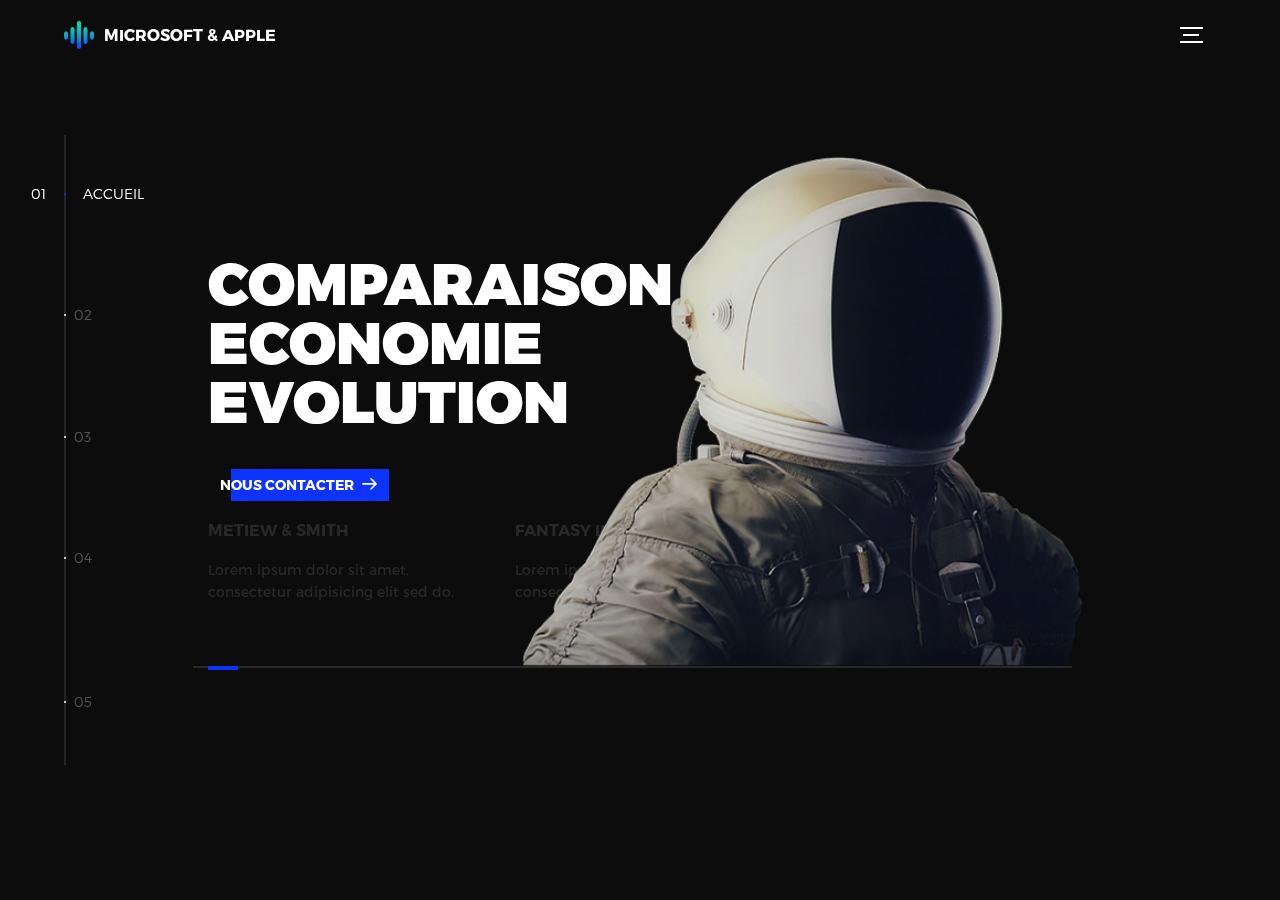
==== commit 9e00d864: "changes" ====
--- a/B3i/index.html
+++ b/B3i/index.html
@@ -57,7 +57,7 @@
                   </svg>
                   <span class="btn-background"></span>
                 </button>
-                <img src="https://ph-files.imgix.net/121e55a3-ffa5-475d-babe-5d773909fb5a?auto=format" height="511" alt="Welcome">
+                <img src="assets/img/introduction-visual.png" height="511" alt="Welcome"
               </div>
               <div class="intro--options">
                 <a href="#0">
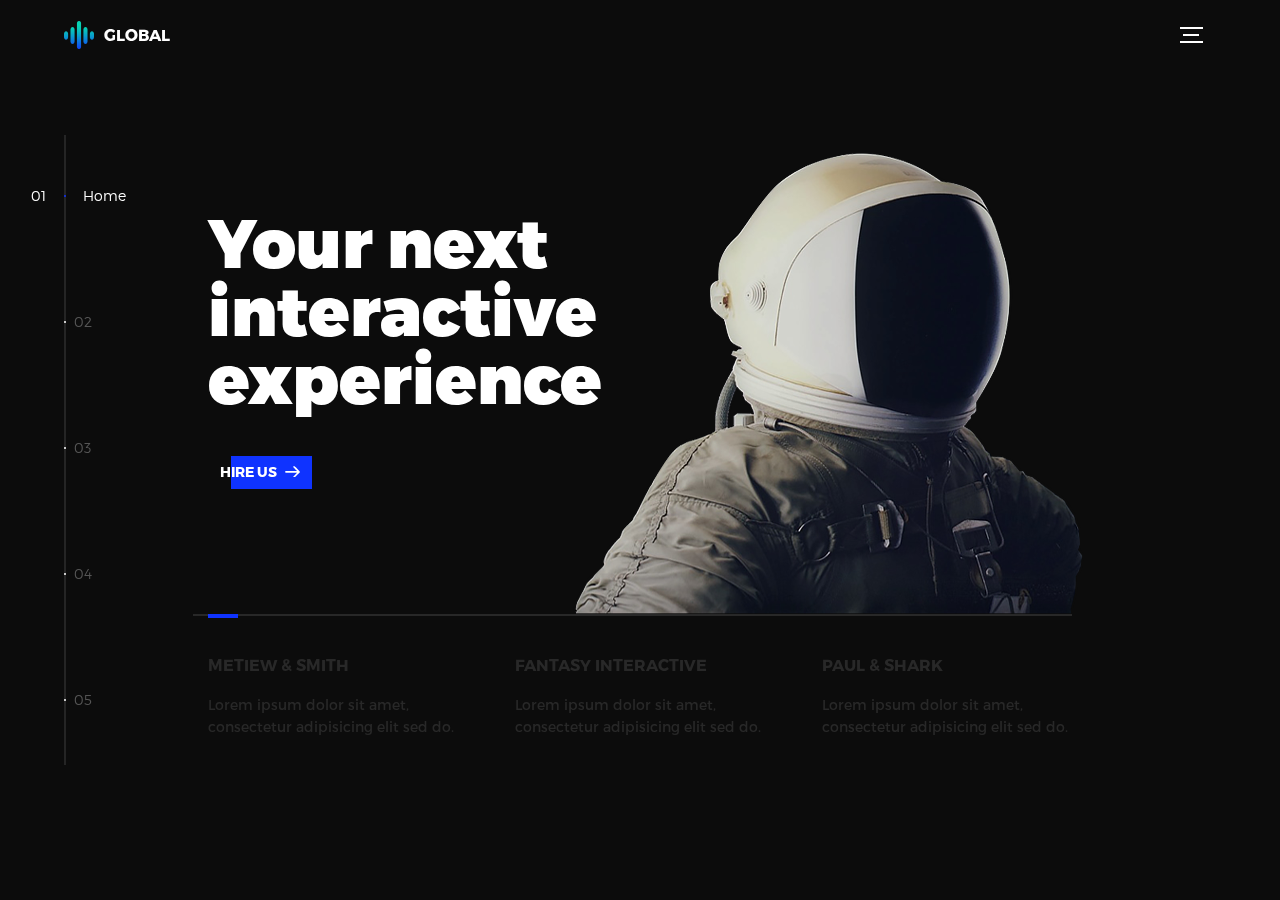
==== commit 7bb03d5c: "testable edits" ====
--- a/B3i/index.html
+++ b/B3i/index.html
@@ -15,9 +15,10 @@
 <!-- notification for small viewports and landscape oriented smartphones -->
 <div class="device-notification">
   <a class="device-notification--logo" href="#0">
-    <img src="assets/img/logo.png" alt="MICROSOFT & APPLE">
-    <p>MICROSOFT & APPLE</p>
+    <img src="assets/img/logo.png" alt="Global">
+    <p>Global</p>
   </a>
+  <p class="device-notification--message">Global has so much to offer that we must request you orient your device to portrait or find a larger screen. You won't be disappointed.</p>
 </div>
 
 <div class="perspective effect-rotate-left">
@@ -26,8 +27,8 @@
       <div class="l-wrapper">
         <header class="header">
           <a class="header--logo" href="#0">
-            <img src="assets/img/logo.png" alt="MICROSOFT & APPLE">
-            <p>MICROSOFT & APPLE</p>
+            <img src="assets/img/logo.png" alt="Global">
+            <p>Global</p>
           </a>
           <button class="header--cta cta">Hire Us</button>
           <div class="header--nav-toggle">
@@ -36,20 +37,19 @@
         </header>
         <nav class="l-side-nav">
           <ul class="side-nav">
-            <li class="is-active"><span>ACCUEIL</span></li>
-            <li><span>HISTOIRE</span></li>
-            <li><span>ECONOMIE</span></li>
-            <li><span>NOUS CONTACTER</span></li>
-            <li><span>A PROPOS</span></li>
+            <li class="is-active"><span>Home</span></li>
+            <li><span>Works</span></li>
+            <li><span>About</span></li>
+            <li><span>Contact</span></li>
+            <li><span>Hire us</span></li>
           </ul>
         </nav>
         <ul class="l-main-content main-content">
           <li class="l-section section section--is-active">
             <div class="intro">
               <div class="intro--banner">
-                <h1>COMPARAISON
-                  <br>ECONOMIE<br>EVOLUTION</h1>
-                <button class="cta">NOUS CONTACTER
+                <h1>Your next<br>interactive<br>experience</h1>
+                <button class="cta">Hire Us
                   <svg version="1.1" id="Layer_1" xmlns="http://www.w3.org/2000/svg" xmlns:xlink="http://www.w3.org/1999/xlink" x="0px" y="0px" viewBox="0 0 150 118" style="enable-background:new 0 0 150 118;" xml:space="preserve">
                   <g transform="translate(0.000000,118.000000) scale(0.100000,-0.100000)">
                     <path d="M870,1167c-34-17-55-57-46-90c3-15,81-100,194-211l187-185l-565-1c-431,0-571-3-590-13c-55-28-64-94-18-137c21-20,33-20,597-20h575l-192-193C800,103,794,94,849,39c20-20,39-29,61-29c28,0,63,30,298,262c147,144,272,271,279,282c30,51,23,60-219,304C947,1180,926,1196,870,1167z"/>
@@ -57,7 +57,7 @@
                   </svg>
                   <span class="btn-background"></span>
                 </button>
-                <img src="assets/img/introduction-visual.png" height="511" alt="Welcome"
+                <img src="assets/img/introduction-visual.png" alt="Welcome">
               </div>
               <div class="intro--options">
                 <a href="#0">
@@ -264,11 +264,11 @@
     </div>
   </div>
   <ul class="outer-nav">
-    <li class="is-active">ACCUEIL</li>
-    <li>HISTOIRE</li>
-    <li>ECONOMIE</li>
-    <li>NOUS CONTACTER</li>
-    <li>A PROPOS</li>
+    <li class="is-active">Home</li>
+    <li>Works</li>
+    <li>About</li>
+    <li>Contact</li>
+    <li>Hire us</li>
   </ul>
 </div>
 
--- a/B3i/assets/css/main.css
+++ b/B3i/assets/css/main.css
@@ -1,1784 +1 @@
-@font-face {
-    font-family: 'Montserrat';
-    src: url("fonts/Montserrat-Black.eot");
-    src: local("☺"), url("fonts/Montserrat-Black.woff") format("woff"), url("fonts/Montserrat-Black.ttf") format("truetype"), url("fonts/Montserrat-Black.svg") format("svg");
-    font-weight: 900;
-    font-style: normal
-}
-
-@font-face {
-    font-family: 'Montserrat';
-    src: url("fonts/Montserrat-Bold.eot");
-    src: local("☺"), url("fonts/Montserrat-Bold.woff") format("woff"), url("fonts/Montserrat-Bold.ttf") format("truetype"), url("fonts/Montserrat-Bold.svg") format("svg");
-    font-weight: 700;
-    font-style: normal
-}
-
-@font-face {
-    font-family: 'Montserrat';
-    src: url("fonts/Montserrat-Regular.eot");
-    src: local("☺"), url("fonts/Montserrat-Regular.woff") format("woff"), url("fonts/Montserrat-Regular.ttf") format("truetype"), url("fonts/Montserrat-Regular.svg") format("svg");
-    font-weight: 400;
-    font-style: normal
-}
-
-@font-face {
-    font-family: 'Montserrat';
-    src: url("fonts/Montserrat-Light.eot");
-    src: local("☺"), url("fonts/Montserrat-Light.woff") format("woff"), url("fonts/Montserrat-Light.ttf") format("truetype"), url("fonts/Montserrat-Light.svg") format("svg");
-    font-weight: 300;
-    font-style: normal
-}
-
-/*! normalize.css v3.0.2 | MIT License | git.io/normalize */
-
-html {
-    font-family: sans-serif;
-    -ms-text-size-adjust: 100%;
-    -webkit-text-size-adjust: 100%
-}
-
-body {
-    margin: 0
-}
-
-article, aside, details, figcaption, figure, footer, header, hgroup, main, menu, nav, section, summary {
-    display: block
-}
-
-audio, canvas, progress, video {
-    display: inline-block;
-    vertical-align: baseline
-}
-
-audio:not([controls]) {
-    display: none;
-    height: 0
-}
-
-[hidden], template {
-    display: none
-}
-
-a {
-    background-color: transparent
-}
-
-a:active, a:hover {
-    outline: 0
-}
-
-abbr[title] {
-    border-bottom: 1px dotted
-}
-
-b, strong {
-    font-weight: bold
-}
-
-dfn {
-    font-style: italic
-}
-
-h1 {
-    font-size: 2em;
-    margin: 0.67em 0
-}
-
-mark {
-    background: #ff0;
-    color: #000
-}
-
-small {
-    font-size: 80%
-}
-
-sub, sup {
-    font-size: 75%;
-    line-height: 0;
-    position: relative;
-    vertical-align: baseline
-}
-
-sup {
-    top: -0.5em
-}
-
-sub {
-    bottom: -0.25em
-}
-
-img {
-    border: 0
-}
-
-svg:not(:root) {
-    overflow: hidden
-}
-
-figure {
-    margin: 1em 40px
-}
-
-hr {
-    box-sizing: content-box;
-    height: 0
-}
-
-pre {
-    overflow: auto
-}
-
-code, kbd, pre, samp {
-    font-family: monospace, monospace;
-    font-size: 1em
-}
-
-button, input, optgroup, select, textarea {
-    color: inherit;
-    font: inherit;
-    margin: 0
-}
-
-button {
-    overflow: visible
-}
-
-button, select {
-    text-transform: none
-}
-
-button, html input[type="button"], input[type="reset"], input[type="submit"] {
-    -webkit-appearance: button;
-    cursor: pointer
-}
-
-button[disabled], html input[disabled] {
-    cursor: default
-}
-
-button::-moz-focus-inner, input::-moz-focus-inner {
-    border: 0;
-    padding: 0
-}
-
-input {
-    line-height: normal
-}
-
-input[type="checkbox"], input[type="radio"] {
-    box-sizing: border-box;
-    padding: 0
-}
-
-input[type="number"]::-webkit-inner-spin-button, input[type="number"]::-webkit-outer-spin-button {
-    height: auto
-}
-
-input[type="search"] {
-    -webkit-appearance: textfield;
-    box-sizing: content-box
-}
-
-input[type="search"]::-webkit-search-cancel-button, input[type="search"]::-webkit-search-decoration {
-    -webkit-appearance: none
-}
-
-fieldset {
-    border: 1px solid #c0c0c0;
-    margin: 0 2px;
-    padding: 0.35em 0.625em 0.75em
-}
-
-legend {
-    border: 0;
-    padding: 0
-}
-
-textarea {
-    overflow: auto
-}
-
-optgroup {
-    font-weight: bold
-}
-
-table {
-    border-collapse: collapse;
-    border-spacing: 0
-}
-
-td, th {
-    padding: 0
-}
-
-::-moz-selection {
-    background: #FFF498
-}
-
-::selection {
-    background: #FFF498
-}
-
-::-moz-selection {
-    background: #FFF498
-}
-
-img::-moz-selection {
-    background: transparent
-}
-
-img::selection {
-    background: transparent
-}
-
-img::-moz-selection {
-    background: transparent
-}
-
-body {
-    -webkit-tap-highlight-color: #FFF498
-}
-
-body {
-    background-color: #0c0c0c;
-    font-size: 14px;
-    line-height: 1.6;
-    font-family: "Montserrat", sans-serif;
-    color: #fff;
-    -webkit-font-smoothing: antialiased;
-    -webkit-text-size-adjust: 100%
-}
-
-.l-viewport {
-    position: relative;
-    width: 100%;
-    height: 100vh;
-    box-shadow: 0 0 45px 5px rgba(0, 0, 0, 0.85);
-    overflow: hidden
-}
-
-.l-wrapper {
-    position: relative;
-    width: 1440px;
-    max-width: 90%;
-    height: 100%;
-    margin: 0 auto
-}
-
-.l-side-nav {
-    position: absolute;
-    left: 0;
-    display: -webkit-box;
-    display: -webkit-flex;
-    display: -ms-flexbox;
-    display: flex;
-    height: 100%;
-    -webkit-box-align: center;
-    -webkit-align-items: center;
-    -ms-flex-align: center;
-    align-items: center
-}
-
-.l-side-nav::before {
-    content: "";
-    position: absolute;
-    top: 50%;
-    left: 0;
-    -webkit-transform: translateY(-50%);
-    transform: translateY(-50%);
-    width: 2px;
-    height: 70%;
-    max-height: 750px;
-    background-color: #555;
-    opacity: .35;
-    z-index: 10
-}
-
-@media (max-width: 1180px) {
-    .l-side-nav {
-        display: none
-    }
-}
-
-.l-main-content {
-    position: relative;
-    width: 100%;
-    height: 100%;
-    margin: 0;
-    padding: 0;
-    list-style: none
-}
-
-.l-section {
-    position: absolute;
-    width: 100%;
-    height: 100%
-}
-
-.device-notification {
-    display: none;
-    position: fixed;
-    top: 0;
-    left: 0;
-    width: 100%;
-    height: 100%;
-    -webkit-box-orient: vertical;
-    -webkit-box-direction: normal;
-    -webkit-flex-direction: column;
-    -ms-flex-direction: column;
-    flex-direction: column;
-    -webkit-box-align: center;
-    -webkit-align-items: center;
-    -ms-flex-align: center;
-    -ms-grid-row-align: center;
-    align-items: center;
-    -webkit-box-pack: center;
-    -webkit-justify-content: center;
-    -ms-flex-pack: center;
-    justify-content: center;
-    background-color: #0c0c0c;
-    z-index: 12
-}
-
-.device-notification--logo {
-    display: -webkit-box;
-    display: -webkit-flex;
-    display: -ms-flexbox;
-    display: flex;
-    -webkit-box-align: center;
-    -webkit-align-items: center;
-    -ms-flex-align: center;
-    align-items: center;
-    text-decoration: none;
-    color: #fff
-}
-
-.device-notification--logo p {
-    margin: 0 0 0 10px;
-    font-size: 16px;
-    font-weight: 700;
-    text-transform: uppercase
-}
-
-.device-notification--message {
-    width: 70%;
-    margin: 30px 0 0 0;
-    font-weight: 700;
-    text-align: center
-}
-
-@media (max-width: 767px) and (min-width: 601px) and (max-height: 680px) {
-    .device-notification {
-        display: -webkit-box;
-        display: -webkit-flex;
-        display: -ms-flexbox;
-        display: flex
-    }
-}
-
-@media (max-width: 600px) and (min-width: 480px) and (max-height: 580px) {
-    .device-notification {
-        display: -webkit-box;
-        display: -webkit-flex;
-        display: -ms-flexbox;
-        display: flex
-    }
-}
-
-@media (max-width: 736px) and (min-width: 360px) and (orientation: landscape) {
-    .device-notification {
-        display: -webkit-box;
-        display: -webkit-flex;
-        display: -ms-flexbox;
-        display: flex
-    }
-}
-
-@media(max-width: 359px) {
-    .device-notification {
-        display: -webkit-box;
-        display: -webkit-flex;
-        display: -ms-flexbox;
-        display: flex
-    }
-}
-
-.section {
-    opacity: 0;
-    visibility: hidden;
-    -webkit-transition: opacity .4s ease-in-out, visibility 0s .4s;
-    transition: opacity .4s ease-in-out, visibility 0s .4s
-}
-
-.section--is-active {
-    opacity: 1;
-    visibility: visible;
-    z-index: 1;
-    -webkit-transition: opacity .4s ease-in-out .4s;
-    transition: opacity .4s ease-in-out .4s
-}
-
-.section--next {
-    -webkit-transform: translateY(-45px);
-    transform: translateY(-45px);
-    -webkit-transition: -webkit-transform .4s ease-in-out;
-    transition: -webkit-transform .4s ease-in-out;
-    transition: transform .4s ease-in-out;
-    transition: transform .4s ease-in-out, -webkit-transform .4s ease-in-out
-}
-
-.section--prev {
-    -webkit-transform: translateY(45px);
-    transform: translateY(45px);
-    -webkit-transition: -webkit-transform .4s ease-in-out;
-    transition: -webkit-transform .4s ease-in-out;
-    transition: transform .4s ease-in-out;
-    transition: transform .4s ease-in-out, -webkit-transform .4s ease-in-out
-}
-
-.header {
-    position: absolute;
-    top: 0;
-    left: 0;
-    display: -webkit-box;
-    display: -webkit-flex;
-    display: -ms-flexbox;
-    display: flex;
-    width: 100%;
-    height: 70px;
-    -webkit-box-align: center;
-    -webkit-align-items: center;
-    -ms-flex-align: center;
-    align-items: center;
-    -webkit-box-pack: justify;
-    -webkit-justify-content: space-between;
-    -ms-flex-pack: justify;
-    justify-content: space-between;
-    z-index: 10
-}
-
-.header--logo {
-    display: -webkit-box;
-    display: -webkit-flex;
-    display: -ms-flexbox;
-    display: flex;
-    -webkit-box-align: center;
-    -webkit-align-items: center;
-    -ms-flex-align: center;
-    align-items: center;
-    text-decoration: none;
-    color: #fff
-}
-
-.header--logo p {
-    margin: 0 0 0 10px;
-    font-size: 16px;
-    font-weight: 700;
-    text-transform: uppercase
-}
-
-.header--nav-toggle {
-    display: -webkit-box;
-    display: -webkit-flex;
-    display: -ms-flexbox;
-    display: flex;
-    width: 50px;
-    height: 50px;
-    -webkit-box-orient: vertical;
-    -webkit-box-direction: normal;
-    -webkit-flex-direction: column;
-    -ms-flex-direction: column;
-    flex-direction: column;
-    -webkit-box-align: center;
-    -webkit-align-items: center;
-    -ms-flex-align: center;
-    align-items: center;
-    -webkit-box-pack: center;
-    -webkit-justify-content: center;
-    -ms-flex-pack: center;
-    justify-content: center;
-    cursor: pointer
-}
-
-.header--nav-toggle span, .header--nav-toggle::before, .header--nav-toggle::after {
-    content: "";
-    position: relative;
-    width: 16px;
-    height: 2px;
-    background-color: #fff
-}
-
-.header--nav-toggle::before {
-    bottom: 5px;
-    width: 23px
-}
-
-.header--nav-toggle::after {
-    top: 5px;
-    width: 23px
-}
-
-.header--cta {
-    position: absolute;
-    top: 50%;
-    left: 50%;
-    -webkit-transform: translate(-50%, -50%);
-    transform: translate(-50%, -50%);
-    padding: 0 20px;
-    line-height: 30px;
-    text-decoration: none;
-    color: #fff;
-    font-weight: 700;
-    text-transform: uppercase;
-    background-color: #0f33ff;
-    border: none;
-    opacity: 0;
-    visibility: hidden;
-    -webkit-transition: opacity .4s ease-in-out, visibility 0s .4s;
-    transition: opacity .4s ease-in-out, visibility 0s .4s
-}
-
-.header--cta:focus {
-    outline: none
-}
-
-.header--cta.is-active {
-    opacity: 1;
-    visibility: visible;
-    -webkit-transition: opacity .4s ease-in-out .4s;
-    transition: opacity .4s ease-in-out .4s
-}
-
-@media (max-width: 767px) {
-    .header--cta {
-        display: none
-    }
-}
-
-.side-nav {
-    position: relative;
-    display: -webkit-box;
-    display: -webkit-flex;
-    display: -ms-flexbox;
-    display: flex;
-    width: 100px;
-    height: 70%;
-    max-height: 750px;
-    -webkit-box-orient: vertical;
-    -webkit-box-direction: normal;
-    -webkit-flex-direction: column;
-    -ms-flex-direction: column;
-    flex-direction: column;
-    -webkit-justify-content: space-around;
-    -ms-flex-pack: distribute;
-    justify-content: space-around;
-    margin: 0;
-    padding: 0;
-    list-style-position: inside;
-    z-index: 10
-}
-
-.side-nav>li {
-    position: relative;
-    top: -5px;
-    color: #fff;
-    font-size: 6px;
-    cursor: pointer
-}
-
-.side-nav>li span {
-    position: relative;
-    top: 3px;
-    left: 10px;
-    color: #fff;
-    font-size: 14px;
-    font-weight: 300;
-    opacity: 0;
-    visibility: hidden
-}
-
-.side-nav>li::before {
-    position: absolute;
-    top: 3px;
-    left: 10px;
-    color: #555;
-    font-size: 14px;
-    font-weight: 300
-}
-
-.side-nav li:nth-child(1)::before {
-    content: "01"
-}
-
-.side-nav li:nth-child(2)::before {
-    content: "02"
-}
-
-.side-nav li:nth-child(3)::before {
-    content: "03"
-}
-
-.side-nav li:nth-child(4)::before {
-    content: "04"
-}
-
-.side-nav li:nth-child(5)::before {
-    content: "05"
-}
-
-.side-nav li.is-active {
-    color: #0f33ff;
-    -webkit-transition: color .4s ease-in-out;
-    transition: color .4s ease-in-out
-}
-
-.side-nav li.is-active span {
-    opacity: 1;
-    visibility: visible;
-    -webkit-transition: opacity .4s ease-in-out;
-    transition: opacity .4s ease-in-out
-}
-
-.side-nav li.is-active::before {
-    left: -33px;
-    color: #fff
-}
-
-.intro {
-    position: relative;
-    display: -webkit-box;
-    display: -webkit-flex;
-    display: -ms-flexbox;
-    display: flex;
-    width: 900px;
-    max-width: 75%;
-    height: 100%;
-    -webkit-box-orient: vertical;
-    -webkit-box-direction: normal;
-    -webkit-flex-direction: column;
-    -ms-flex-direction: column;
-    flex-direction: column;
-    -webkit-box-pack: center;
-    -webkit-justify-content: center;
-    -ms-flex-pack: center;
-    justify-content: center;
-    margin: 0 auto
-}
-
-@media (max-width: 1180px) {
-    .intro {
-        max-width: 100%
-    }
-}
-
-.intro--banner {
-    position: relative;
-    height: 475px
-}
-
-.intro--banner::before {
-    content: "";
-    position: absolute;
-    bottom: 20px;
-    left: -15px;
-    right: 0;
-    height: 2px;
-    background-color: #282828
-}
-
-.intro--banner::after {
-    content: "";
-    position: absolute;
-    bottom: 18px;
-    left: 0;
-    width: 30px;
-    height: 4px;
-    background-color: #0f33ff
-}
-
-.intro--banner h1 {
-    position: relative;
-    font-size: 59px;
-    font-weight: 900;
-    line-height: 1;
-    z-index: 1
-}
-
-.intro--banner button {
-    position: relative;
-    padding: 5px 17px 5px 12px;
-    font-weight: 700;
-    text-transform: uppercase;
-    background-color: transparent;
-    border: none
-}
-
-.intro--banner button .btn-background {
-    position: absolute;
-    top: 0;
-    left: 23px;
-    right: 0;
-    height: 100%;
-    background-color: #0f33ff;
-    z-index: -1;
-    -webkit-transition: left .2s ease-in-out;
-    transition: left .2s ease-in-out
-}
-
-.intro--banner button:hover .btn-background {
-    left: 0
-}
-
-.intro--banner button:focus {
-    outline: none
-}
-
-.intro--banner button svg {
-    position: relative;
-    left: 5px;
-    width: 15px;
-    fill: #fff
-}
-
-.intro--banner img {
-    position: absolute;
-    bottom: 21px;
-    right: -12px
-}
-
-.intro--options {
-    display: -webkit-box;
-    display: -webkit-flex;
-    display: -ms-flexbox;
-    display: flex;
-    -webkit-box-pack: justify;
-    -webkit-justify-content: space-between;
-    -ms-flex-pack: justify;
-    justify-content: space-between;
-    margin: 0;
-    padding: 0;
-    list-style: none
-}
-
-.intro--options>a {
-    max-width: 250px;
-    text-decoration: none;
-    color: #282828;
-    -webkit-transition: color .2s ease-in-out;
-    transition: color .2s ease-in-out
-}
-
-.intro--options>a:hover {
-    color: #fff
-}
-
-.intro--options h3 {
-    font-size: 16px;
-    text-transform: uppercase
-}
-
-.intro--options p {
-    margin-bottom: 0
-}
-
-@media (max-width: 900px) {
-    .intro--banner {
-        height: 380px
-    }
-    .intro--banner h1 {
-        font-size: 55px
-    }
-    .intro--banner img {
-        width: 430px
-    }
-    .intro--options>a {
-        margin-right: 30px
-    }
-    .intro--options>a:last-child {
-        margin-right: 0
-    }
-}
-
-@media (max-width: 767px) {
-    .intro--banner {
-        height: 305px
-    }
-    .intro--banner h1 {
-        font-size: 44px
-    }
-    .intro--banner img {
-        width: 330px
-    }
-    .intro--options {
-        display: block
-    }
-    .intro--options>a {
-        display: block;
-        max-width: 100%;
-        margin: 0 0 30px 0
-    }
-    .intro--options>a:last-child {
-        margin-bottom: 0
-    }
-}
-
-@media (max-width: 600px) {
-    .intro--banner {
-        height: 360px
-    }
-
-    .intro--banner img {
-        display: none
-    }
-}
-
-@media (max-width: 600px) and (max-height: 750px) {
-    .intro--banner {
-        height: auto
-    }
-    .intro--banner::before, .intro--banner::after {
-        display: none
-    }
-    .intro--banner h1 {
-        margin-top: 0
-    }
-    .intro--options {
-        display: none
-    }
-}
-
-.work {
-    position: relative;
-    display: -webkit-box;
-    display: -webkit-flex;
-    display: -ms-flexbox;
-    display: flex;
-    width: 960px;
-    max-width: 80%;
-    height: 100%;
-    -webkit-box-orient: vertical;
-    -webkit-box-direction: normal;
-    -webkit-flex-direction: column;
-    -ms-flex-direction: column;
-    flex-direction: column;
-    -webkit-box-pack: center;
-    -webkit-justify-content: center;
-    -ms-flex-pack: center;
-    justify-content: center;
-    margin: 0 auto
-}
-
-@media (max-width: 1180px) {
-    .work {
-        max-width: 100%
-    }
-}
-
-.work h2 {
-    margin: 0 0 20px 0;
-    font-size: 30px;
-    text-align: center
-}
-
-.work--lockup {
-    position: relative
-}
-
-.work--lockup .slider {
-    position: relative;
-    display: -webkit-box;
-    display: -webkit-flex;
-    display: -ms-flexbox;
-    display: flex;
-    width: 80%;
-    margin: 0 auto;
-    padding: 0;
-    list-style: none
-}
-
-.work--lockup .slider--item {
-    position: absolute;
-    display: none;
-    text-align: center
-}
-
-.work--lockup .slider--item a {
-    text-decoration: none;
-    color: #858585
-}
-
-.work--lockup .slider--item-title {
-    margin-top: 10px;
-    font-size: 12px;
-    font-weight: 700;
-    text-transform: uppercase
-}
-
-.work--lockup .slider--item-description {
-    display: none;
-    max-width: 250px;
-    margin: 0 auto
-}
-
-.work--lockup .slider--item-image {
-    width: 150px;
-    height: 150px;
-    margin: 0 auto;
-    border-radius: 50%;
-    overflow: hidden
-}
-
-.work--lockup .slider--item-image img {
-    width: 100%
-}
-
-.work--lockup .slider--item-left {
-    top: 50%;
-    left: 0;
-    -webkit-transform: translateY(-50%);
-    transform: translateY(-50%);
-    display: block
-}
-
-.work--lockup .slider--item-right {
-    top: 50%;
-    right: 0;
-    -webkit-transform: translateY(-50%);
-    transform: translateY(-50%);
-    display: block
-}
-
-.work--lockup .slider--item-center {
-    position: relative;
-    top: 30px;
-    left: 50%;
-    -webkit-transform: translateX(-50%);
-    transform: translateX(-50%);
-    display: block
-}
-
-.work--lockup .slider--item-center a {
-    color: #fff
-}
-
-.work--lockup .slider--item-center .slider--item-title {
-    margin-top: 25px;
-    font-size: 16px
-}
-
-.work--lockup .slider--item-center .slider--item-description {
-    display: block
-}
-
-.work--lockup .slider--item-center .slider--item-image {
-    width: 300px;
-    height: 300px
-}
-
-.work--lockup .slider--next, .work--lockup .slider--prev {
-    position: absolute;
-    top: 160px;
-    display: -webkit-box;
-    display: -webkit-flex;
-    display: -ms-flexbox;
-    display: flex;
-    width: 50px;
-    height: 50px;
-    -webkit-box-align: center;
-    -webkit-align-items: center;
-    -ms-flex-align: center;
-    align-items: center;
-    -webkit-box-pack: center;
-    -webkit-justify-content: center;
-    -ms-flex-pack: center;
-    justify-content: center;
-    background-color: #282828;
-    border-radius: 50%;
-    cursor: pointer
-}
-
-.work--lockup .slider--next svg, .work--lockup .slider--prev svg {
-    width: 20px;
-    fill: #fff
-}
-
-.work--lockup .slider--next {
-    right: 0
-}
-
-.work--lockup .slider--prev {
-    left: 0
-}
-
-@media (max-width: 900px) {
-    .work--lockup .slider--item-image {
-        width: 120px;
-        height: 120px
-    }
-    .work--lockup .slider--item-center .slider--item-image {
-        width: 240px;
-        height: 240px
-    }
-    .work--lockup .slider--next, .work--lockup .slider--prev {
-        top: 130px
-    }
-}
-
-@media (max-width: 767px) {
-    .work--lockup .slider {
-        width: 75%
-    }
-    .work--lockup .slider--item-image {
-        width: 90px;
-        height: 90px
-    }
-    .work--lockup .slider--item-center .slider--item-image {
-        width: 190px;
-        height: 190px
-    }
-    .work--lockup .slider--next, .work--lockup .slider--prev {
-        top: 105px
-    }
-}
-
-@media (max-width: 600px) {
-    .work--lockup .slider {
-        width: auto
-    }
-    .work--lockup .slider--item-left, .work--lockup .slider--item-right {
-        display: none
-    }
-}
-
-.about {
-    position: relative;
-    display: -webkit-box;
-    display: -webkit-flex;
-    display: -ms-flexbox;
-    display: flex;
-    width: 900px;
-    max-width: 75%;
-    height: 100%;
-    -webkit-box-orient: vertical;
-    -webkit-box-direction: normal;
-    -webkit-flex-direction: column;
-    -ms-flex-direction: column;
-    flex-direction: column;
-    -webkit-box-pack: center;
-    -webkit-justify-content: center;
-    -ms-flex-pack: center;
-    justify-content: center;
-    margin: 0 auto
-}
-
-@media (max-width: 1180px) {
-    .about {
-        max-width: 100%
-    }
-}
-
-.about--banner {
-    position: relative;
-    height: 475px
-}
-
-.about--banner::before {
-    content: "";
-    position: absolute;
-    top: 20px;
-    left: 200px;
-    -webkit-transform: rotate(-25deg);
-    transform: rotate(-25deg);
-    border: 5px solid #0f33ff;
-    border-right-color: transparent;
-    border-bottom-color: transparent
-}
-
-.about--banner::after {
-    content: "";
-    position: absolute;
-    top: 75px;
-    left: 400px;
-    -webkit-transform: rotate(45deg);
-    transform: rotate(45deg);
-    width: 10px;
-    height: 10px;
-    background-color: #0f33ff
-}
-
-.about--banner h2 {
-    position: relative;
-    margin-top: 35px;
-    font-size: 68px;
-    font-weight: 900;
-    line-height: 1;
-    z-index: 1
-}
-
-.about--banner h2::before {
-    content: "";
-    position: absolute;
-    top: 60px;
-    left: 268px;
-    width: 30px;
-    height: 30px;
-    background-color: #0f33ff;
-    border-radius: 50%
-}
-
-.about--banner h2::after {
-    content: "";
-    position: absolute;
-    top: 255px;
-    left: 255px;
-    width: 10px;
-    height: 10px;
-    background-color: #0f33ff
-}
-
-.about--banner a {
-    padding: 5px 17px 5px 0;
-    text-decoration: none;
-    color: #fff;
-    font-weight: 700;
-    text-transform: uppercase;
-    background-color: transparent
-}
-
-.about--banner a:hover svg {
-    left: 10px
-}
-
-.about--banner a svg {
-    position: relative;
-    left: 5px;
-    width: 15px;
-    fill: #fff;
-    -webkit-transition: left .2s ease-in-out;
-    transition: left .2s ease-in-out
-}
-
-.about--banner img {
-    position: absolute;
-    bottom: -90px;
-    right: -12px
-}
-
-.about--options {
-    display: -webkit-box;
-    display: -webkit-flex;
-    display: -ms-flexbox;
-    display: flex;
-    max-width: 600px;
-    -webkit-box-pack: justify;
-    -webkit-justify-content: space-between;
-    -ms-flex-pack: justify;
-    justify-content: space-between;
-    margin: 0;
-    padding: 0;
-    list-style: none
-}
-
-.about--options>a {
-    position: relative;
-    width: 150px;
-    height: 75px;
-    text-decoration: none;
-    color: #fff;
-    border: 10px solid #0f33ff;
-    background-position: center;
-    background-size: cover;
-    background-repeat: no-repeat
-}
-
-.about--options>a:nth-child(1) {
-    background-image: url("../img/about-winners.jpg")
-}
-
-.about--options>a:nth-child(2) {
-    background-image: url("../img/about-philosophy.jpg")
-}
-
-.about--options>a:nth-child(3) {
-    background-image: url("../img/about-history.jpg")
-}
-
-.about--options>a:hover h3 {
-    bottom: -50px
-}
-
-.about--options h3 {
-    position: absolute;
-    bottom: -38px;
-    left: 10px;
-    font-size: 16px;
-    text-transform: uppercase;
-    -webkit-transition: bottom .2s ease-in-out, left .2s ease-in-out;
-    transition: bottom .2s ease-in-out, left .2s ease-in-out
-}
-
-@media (max-width: 767px) {
-    .about--banner {
-        height: 305px
-    }
-    .about--banner::before {
-        top: 0;
-        left: 125px
-    }
-    .about--banner::after {
-        top: 35px;
-        left: 260px
-    }
-    .about--banner h2 {
-        margin-top: 10px;
-        font-size: 44px
-    }
-    .about--banner h2::before {
-        top: 28px;
-        left: 168px
-    }
-    .about--banner h2::after {
-        top: 163px;
-        left: 163px
-    }
-    .about--banner img {
-        width: 315px
-    }
-}
-
-@media (max-width: 600px) {
-    .about--banner {
-        height: auto
-    }
-    .about--banner::before {
-        left: 155px
-    }
-    .about--banner::after {
-        left: 310px
-    }
-    .about--banner h2 {
-        margin-top: 0;
-        font-size: 40px
-    }
-    .about--banner h2::before {
-        top: 43px;
-        left: 214px
-    }
-    .about--banner h2::after {
-        top: 205px;
-        left: 205px
-    }
-    .about--banner img {
-        display: none
-    }
-    .about--options {
-        display: none
-    }
-}
-
-.contact {
-    position: fixed;
-    top: 0;
-    left: 0;
-    width: 100%;
-    height: 100%;
-    background-image: url("../img/contact-visual.png");
-    background-position: center;
-    background-size: cover;
-    background-repeat: no-repeat
-}
-
-.contact--lockup {
-    position: relative;
-    display: -webkit-box;
-    display: -webkit-flex;
-    display: -ms-flexbox;
-    display: flex;
-    width: 900px;
-    max-width: 75%;
-    height: 100%;
-    -webkit-box-align: center;
-    -webkit-align-items: center;
-    -ms-flex-align: center;
-    align-items: center;
-    -webkit-box-pack: end;
-    -webkit-justify-content: flex-end;
-    -ms-flex-pack: end;
-    justify-content: flex-end;
-    margin: 0 auto
-}
-
-@media (max-width: 1180px) {
-    .contact--lockup {
-        max-width: 90%
-    }
-}
-
-@media (max-width: 767px) {
-    .contact--lockup {
-        -webkit-box-pack: center;
-        -webkit-justify-content: center;
-        -ms-flex-pack: center;
-        justify-content: center
-    }
-}
-
-.contact--lockup .modal {
-    padding: 45px 45px;
-    text-align: center;
-    background-color: #0c0c0c;
-    box-shadow: 0 0 30px 0 rgba(0, 0, 0, 0.75)
-}
-
-.contact--lockup .modal--information p, .contact--lockup .modal--information a {
-    display: block;
-    margin: 14px 0;
-    text-decoration: none;
-    color: #fff;
-    font-weight: 700
-}
-
-.contact--lockup .modal--information p {
-    margin-top: 0
-}
-
-.contact--lockup .modal--options {
-    margin: 0;
-    padding: 0;
-    list-style: none
-}
-
-.contact--lockup .modal--options>li {
-    width: 130px;
-    margin: 0 auto 25px auto
-}
-
-.contact--lockup .modal--options li:nth-child(1) {
-    background-color: #1769ff
-}
-
-.contact--lockup .modal--options li:nth-child(2) {
-    background-color: #ea4c89
-}
-
-.contact--lockup .modal--options li:nth-child(3) {
-    margin-bottom: 0;
-    background-color: #0f33ff;
-    text-transform: uppercase
-}
-
-.contact--lockup .modal--options a {
-    display: block;
-    width: 100%;
-    padding: 8px 0;
-    text-decoration: none;
-    color: #fff;
-    font-weight: 700
-}
-
-.hire {
-    position: relative;
-    display: -webkit-box;
-    display: -webkit-flex;
-    display: -ms-flexbox;
-    display: flex;
-    width: 700px;
-    max-width: 75%;
-    height: 100%;
-    -webkit-box-orient: vertical;
-    -webkit-box-direction: normal;
-    -webkit-flex-direction: column;
-    -ms-flex-direction: column;
-    flex-direction: column;
-    -webkit-box-pack: center;
-    -webkit-justify-content: center;
-    -ms-flex-pack: center;
-    justify-content: center;
-    margin: 0 auto
-}
-
-@media (max-width: 1180px) {
-    .hire {
-        max-width: 100%
-    }
-}
-
-.hire h2 {
-    margin: 0 0 20px 0;
-    font-size: 30px;
-    text-align: center
-}
-
-.work-request {
-    display: -webkit-box;
-    display: -webkit-flex;
-    display: -ms-flexbox;
-    display: flex;
-    width: 100%;
-    -webkit-box-orient: vertical;
-    -webkit-box-direction: normal;
-    -webkit-flex-direction: column;
-    -ms-flex-direction: column;
-    flex-direction: column;
-    -webkit-box-align: center;
-    -webkit-align-items: center;
-    -ms-flex-align: center;
-    align-items: center;
-    color: #fff
-}
-
-.work-request input[type="submit"] {
-    width: 400px;
-    max-width: 100%;
-    line-height: 50px;
-    font-size: 16px;
-    font-weight: 700;
-    text-transform: uppercase;
-    background-color: #0f33ff;
-    border: none;
-    border-radius: 0
-}
-
-.work-request input[type="submit"]:focus {
-    outline: none
-}
-
-.work-request--options {
-    display: -webkit-box;
-    display: -webkit-flex;
-    display: -ms-flexbox;
-    display: flex;
-    width: 100%;
-    -webkit-box-orient: vertical;
-    -webkit-box-direction: normal;
-    -webkit-flex-direction: column;
-    -ms-flex-direction: column;
-    flex-direction: column;
-    -webkit-box-align: center;
-    -webkit-align-items: center;
-    -ms-flex-align: center;
-    align-items: center;
-    margin: 30px 0
-}
-
-.work-request--options .options-a {
-    display: -webkit-box;
-    display: -webkit-flex;
-    display: -ms-flexbox;
-    display: flex;
-    width: 100%;
-    -webkit-box-pack: justify;
-    -webkit-justify-content: space-between;
-    -ms-flex-pack: justify;
-    justify-content: space-between
-}
-
-.work-request--options .options-b {
-    display: -webkit-box;
-    display: -webkit-flex;
-    display: -ms-flexbox;
-    display: flex;
-    width: 72%;
-    -webkit-flex-wrap: wrap;
-    -ms-flex-wrap: wrap;
-    flex-wrap: wrap;
-    -webkit-justify-content: space-around;
-    -ms-flex-pack: distribute;
-    justify-content: space-around
-}
-
-.work-request--options label {
-    display: block;
-    width: 200px;
-    margin-bottom: 30px;
-    line-height: 50px;
-    font-size: 16px;
-    font-weight: 700;
-    text-align: center;
-    border: 2px solid #fff;
-    cursor: pointer;
-    -webkit-transition: background-color .2s ease-in-out, border-color .2s ease-in-out;
-    transition: background-color .2s ease-in-out, border-color .2s ease-in-out
-}
-
-.work-request--options label svg {
-    position: relative;
-    left: -5px;
-    width: 0;
-    fill: #fff;
-    -webkit-transition: width .2s ease-in-out;
-    transition: width .2s ease-in-out
-}
-
-.work-request--options input[type="checkbox"] {
-    display: none
-}
-
-.work-request--options input[type="checkbox"]:checked+label {
-    background-color: #0f33ff;
-    border-color: #0f33ff
-}
-
-.work-request--options input[type="checkbox"]:checked+label svg {
-    width: 15px
-}
-
-.work-request--information {
-    display: -webkit-box;
-    display: -webkit-flex;
-    display: -ms-flexbox;
-    display: flex;
-    width: 100%;
-    -webkit-box-pack: justify;
-    -webkit-justify-content: space-between;
-    -ms-flex-pack: justify;
-    justify-content: space-between;
-    margin-bottom: 60px
-}
-
-.work-request--information .information-name, .work-request--information .information-email {
-    position: relative;
-    width: 45%;
-    height: 50px;
-    font-size: 30px;
-    font-weight: 300
-}
-
-.work-request--information input[type="text"], .work-request--information input[type="email"] {
-    width: 100%;
-    padding: 0 0 5px 0;
-    background-color: transparent;
-    border: none;
-    border-bottom: 1px solid #fff;
-    border-radius: 0
-}
-
-.work-request--information input[type="text"]:focus, .work-request--information input[type="email"]:focus {
-    outline: none;
-    background-color: #0c0c0c
-}
-
-.work-request--information label {
-    position: absolute;
-    top: 0;
-    left: 0;
-    pointer-events: none;
-    -webkit-transition: top .2s ease-in-out, font-size .2s ease-in-out;
-    transition: top .2s ease-in-out, font-size .2s ease-in-out
-}
-
-.work-request--information input:focus+label, .work-request--information input.has-value+label {
-    top: -15px;
-    font-size: 14px
-}
-
-@media (max-width: 767px) {
-    .work-request--options {
-        -webkit-box-orient: horizontal;
-        -webkit-box-direction: normal;
-        -webkit-flex-direction: row;
-        -ms-flex-direction: row;
-        flex-direction: row;
-        -webkit-justify-content: space-around;
-        -ms-flex-pack: distribute;
-        justify-content: space-around
-    }
-    .work-request--options .options-a, .work-request--options .options-b {
-        display: block;
-        width: auto
-    }
-}
-
-@media (max-width: 600px) {
-    .work-request--options {
-        margin: 20px 0
-    }
-}
-
-@media (max-width: 600px) and (max-width: 415px) {
-    .work-request--options {
-        -webkit-box-pack: justify;
-        -webkit-justify-content: space-between;
-        -ms-flex-pack: justify;
-        justify-content: space-between
-    }
-}
-
-@media (max-width: 600px) {
-    .work-request--options label {
-        width: 150px;
-        margin-bottom: 15px;
-        font-size: 14px
-    }
-    .work-request--options input[type="checkbox"]:checked+label svg {
-        width: 12px
-    }
-    .work-request--information {
-        margin-bottom: 30px
-    }
-    .work-request--information .information-name, .work-request--information .information-email {
-        height: 40px;
-        font-size: 24px
-    }
-}
-
-.perspective {
-    position: relative;
-    width: 100%;
-    height: 100%;
-    overflow: hidden
-}
-
-.perspective--modalview {
-    position: fixed;
-    -webkit-perspective: 1500px;
-    perspective: 1500px
-}
-
-.container {
-    position: relative;
-    -webkit-transform: translateZ(0) translateX(0) rotateY(0deg);
-    transform: translateZ(0) translateX(0) rotateY(0deg);
-    min-height: 100%;
-    outline: 30px solid #0f33ff;
-    -webkit-transition: -webkit-transform .4s;
-    transition: -webkit-transform .4s;
-    transition: transform .4s;
-    transition: transform .4s, -webkit-transform .4s
-}
-
-.modalview .container {
-    position: absolute;
-    width: 100%;
-    height: 100%;
-    overflow: hidden;
-    -webkit-backface-visibility: hidden;
-    backface-visibility: hidden
-}
-
-.effect-rotate-left .container {
-    -webkit-transform-origin: 0% 50%;
-    transform-origin: 0% 50%;
-    -webkit-transition: -webkit-transform .4s;
-    transition: -webkit-transform .4s;
-    transition: transform .4s;
-    transition: transform .4s, -webkit-transform .4s
-}
-
-.effect-rotate-left--animate .container {
-    -webkit-transform: translateZ(-1800px) translateX(-50%) rotateY(45deg);
-    transform: translateZ(-1800px) translateX(-50%) rotateY(45deg);
-    outline: 30px solid #0f33ff
-}
-
-.outer-nav {
-    position: absolute;
-    top: 50%;
-    left: 55%;
-    -webkit-transform: translateY(-50%);
-    transform: translateY(-50%);
-    -webkit-transform-style: preserve-3d;
-    transform-style: preserve-3d;
-    margin: 0;
-    padding: 0;
-    list-style: none;
-    text-align: center;
-    visibility: hidden;
-    -webkit-transition: visibility 0s .2s;
-    transition: visibility 0s .2s
-}
-
-.outer-nav.is-vis {
-    visibility: visible
-}
-
-.outer-nav--return {
-    position: absolute;
-    top: 0;
-    left: 0;
-    width: 100%;
-    height: 100%;
-    display: none;
-    cursor: pointer;
-    z-index: 11
-}
-
-.outer-nav--return.is-vis {
-    display: block
-}
-
-.outer-nav>li {
-    -webkit-transform-style: preserve-3d;
-    transform-style: preserve-3d;
-    -webkit-transform: translateX(350px) translateZ(-1000px);
-    transform: translateX(350px) translateZ(-1000px);
-    font-size: 55px;
-    font-weight: 900;
-    opacity: 0;
-    cursor: pointer;
-    -webkit-transition: opacity .2s, -webkit-transform .2s;
-    transition: opacity .2s, -webkit-transform .2s;
-    transition: transform .2s, opacity .2s;
-    transition: transform .2s, opacity .2s, -webkit-transform .2s
-}
-
-.outer-nav>li.is-vis {
-    -webkit-transform: translateX(0) translateZ(0);
-    transform: translateX(0) translateZ(0);
-    opacity: 1;
-    -webkit-transition: opacity .4s, -webkit-transform .4s;
-    transition: opacity .4s, -webkit-transform .4s;
-    transition: transform .4s, opacity .4s;
-    transition: transform .4s, opacity .4s, -webkit-transform .4s
-}
-
-.outer-nav>li::before {
-    content: "";
-    position: absolute;
-    top: 50%;
-    left: 50%;
-    -webkit-transform: translate(-50%, -25%);
-    transform: translate(-50%, -25%);
-    width: 110%;
-    height: 15px;
-    opacity: 0;
-    background-color: #0f33ff
-}
-
-.outer-nav>li.is-active::before {
-    opacity: 1
-}
-
-@media (max-width: 767px) {
-    .outer-nav>li {
-        font-size: 44px
-    }
-}
-
-@media (max-width: 600px) {
-    .outer-nav>li {
-        font-size: 34px
-    }
-}
-
-.outer-nav li.is-vis:nth-child(2) {
-    -webkit-transition-delay: .04s;
-    transition-delay: .04s
-}
-
-.outer-nav li.is-vis:nth-child(3) {
-    -webkit-transition-delay: .08s;
-    transition-delay: .08s
-}
-
-.outer-nav li.is-vis:nth-child(4) {
-    -webkit-transition-delay: .12s;
-    transition-delay: .12s
-}
-
-.outer-nav li.is-vis:nth-child(5) {
-    -webkit-transition-delay: .16s;
-    transition-delay: .16s
-}+@font-face{font-family:'Montserrat';src:url("fonts/Montserrat-Black.eot");src:local("☺"),url("fonts/Montserrat-Black.woff") format("woff"),url("fonts/Montserrat-Black.ttf") format("truetype"),url("fonts/Montserrat-Black.svg") format("svg");font-weight:900;font-style:normal}@font-face{font-family:'Montserrat';src:url("fonts/Montserrat-Bold.eot");src:local("☺"),url("fonts/Montserrat-Bold.woff") format("woff"),url("fonts/Montserrat-Bold.ttf") format("truetype"),url("fonts/Montserrat-Bold.svg") format("svg");font-weight:700;font-style:normal}@font-face{font-family:'Montserrat';src:url("fonts/Montserrat-Regular.eot");src:local("☺"),url("fonts/Montserrat-Regular.woff") format("woff"),url("fonts/Montserrat-Regular.ttf") format("truetype"),url("fonts/Montserrat-Regular.svg") format("svg");font-weight:400;font-style:normal}@font-face{font-family:'Montserrat';src:url("fonts/Montserrat-Light.eot");src:local("☺"),url("fonts/Montserrat-Light.woff") format("woff"),url("fonts/Montserrat-Light.ttf") format("truetype"),url("fonts/Montserrat-Light.svg") format("svg");font-weight:300;font-style:normal}/*! normalize.css v3.0.2 | MIT License | git.io/normalize */html{font-family:sans-serif;-ms-text-size-adjust:100%;-webkit-text-size-adjust:100%}body{margin:0}article,aside,details,figcaption,figure,footer,header,hgroup,main,menu,nav,section,summary{display:block}audio,canvas,progress,video{display:inline-block;vertical-align:baseline}audio:not([controls]){display:none;height:0}[hidden],template{display:none}a{background-color:transparent}a:active,a:hover{outline:0}abbr[title]{border-bottom:1px dotted}b,strong{font-weight:bold}dfn{font-style:italic}h1{font-size:2em;margin:0.67em 0}mark{background:#ff0;color:#000}small{font-size:80%}sub,sup{font-size:75%;line-height:0;position:relative;vertical-align:baseline}sup{top:-0.5em}sub{bottom:-0.25em}img{border:0}svg:not(:root){overflow:hidden}figure{margin:1em 40px}hr{box-sizing:content-box;height:0}pre{overflow:auto}code,kbd,pre,samp{font-family:monospace, monospace;font-size:1em}button,input,optgroup,select,textarea{color:inherit;font:inherit;margin:0}button{overflow:visible}button,select{text-transform:none}button,html input[type="button"],input[type="reset"],input[type="submit"]{-webkit-appearance:button;cursor:pointer}button[disabled],html input[disabled]{cursor:default}button::-moz-focus-inner,input::-moz-focus-inner{border:0;padding:0}input{line-height:normal}input[type="checkbox"],input[type="radio"]{box-sizing:border-box;padding:0}input[type="number"]::-webkit-inner-spin-button,input[type="number"]::-webkit-outer-spin-button{height:auto}input[type="search"]{-webkit-appearance:textfield;box-sizing:content-box}input[type="search"]::-webkit-search-cancel-button,input[type="search"]::-webkit-search-decoration{-webkit-appearance:none}fieldset{border:1px solid #c0c0c0;margin:0 2px;padding:0.35em 0.625em 0.75em}legend{border:0;padding:0}textarea{overflow:auto}optgroup{font-weight:bold}table{border-collapse:collapse;border-spacing:0}td,th{padding:0}::-moz-selection{background:#FFF498}::selection{background:#FFF498}::-moz-selection{background:#FFF498}img::-moz-selection{background:transparent}img::selection{background:transparent}img::-moz-selection{background:transparent}body{-webkit-tap-highlight-color:#FFF498}body{background-color:#0c0c0c;font-size:14px;line-height:1.6;font-family:"Montserrat",sans-serif;color:#fff;-webkit-font-smoothing:antialiased;-webkit-text-size-adjust:100%}.l-viewport{position:relative;width:100%;height:100vh;box-shadow:0 0 45px 5px rgba(0,0,0,0.85);overflow:hidden}.l-wrapper{position:relative;width:1440px;max-width:90%;height:100%;margin:0 auto}.l-side-nav{position:absolute;left:0;display:-webkit-box;display:-webkit-flex;display:-ms-flexbox;display:flex;height:100%;-webkit-box-align:center;-webkit-align-items:center;-ms-flex-align:center;align-items:center}.l-side-nav::before{content:"";position:absolute;top:50%;left:0;-webkit-transform:translateY(-50%);transform:translateY(-50%);width:2px;height:70%;max-height:750px;background-color:#555;opacity:.35;z-index:10}@media (max-width: 1180px){.l-side-nav{display:none}}.l-main-content{position:relative;width:100%;height:100%;margin:0;padding:0;list-style:none}.l-section{position:absolute;width:100%;height:100%}.device-notification{display:none;position:fixed;top:0;left:0;width:100%;height:100%;-webkit-box-orient:vertical;-webkit-box-direction:normal;-webkit-flex-direction:column;-ms-flex-direction:column;flex-direction:column;-webkit-box-align:center;-webkit-align-items:center;-ms-flex-align:center;-ms-grid-row-align:center;align-items:center;-webkit-box-pack:center;-webkit-justify-content:center;-ms-flex-pack:center;justify-content:center;background-color:#0c0c0c;z-index:12}.device-notification--logo{display:-webkit-box;display:-webkit-flex;display:-ms-flexbox;display:flex;-webkit-box-align:center;-webkit-align-items:center;-ms-flex-align:center;align-items:center;text-decoration:none;color:#fff}.device-notification--logo p{margin:0 0 0 10px;font-size:16px;font-weight:700;text-transform:uppercase}.device-notification--message{width:70%;margin:30px 0 0 0;font-weight:700;text-align:center}@media (max-width: 767px) and (min-width: 601px) and (max-height: 680px){.device-notification{display:-webkit-box;display:-webkit-flex;display:-ms-flexbox;display:flex}}@media (max-width: 600px) and (min-width: 480px) and (max-height: 580px){.device-notification{display:-webkit-box;display:-webkit-flex;display:-ms-flexbox;display:flex}}@media (max-width: 736px) and (min-width: 360px) and (orientation: landscape){.device-notification{display:-webkit-box;display:-webkit-flex;display:-ms-flexbox;display:flex}}@media(max-width: 359px){.device-notification{display:-webkit-box;display:-webkit-flex;display:-ms-flexbox;display:flex}}.section{opacity:0;visibility:hidden;-webkit-transition:opacity .4s ease-in-out,visibility 0s .4s;transition:opacity .4s ease-in-out,visibility 0s .4s}.section--is-active{opacity:1;visibility:visible;z-index:1;-webkit-transition:opacity .4s ease-in-out .4s;transition:opacity .4s ease-in-out .4s}.section--next{-webkit-transform:translateY(-45px);transform:translateY(-45px);-webkit-transition:-webkit-transform .4s ease-in-out;transition:-webkit-transform .4s ease-in-out;transition:transform .4s ease-in-out;transition:transform .4s ease-in-out, -webkit-transform .4s ease-in-out}.section--prev{-webkit-transform:translateY(45px);transform:translateY(45px);-webkit-transition:-webkit-transform .4s ease-in-out;transition:-webkit-transform .4s ease-in-out;transition:transform .4s ease-in-out;transition:transform .4s ease-in-out, -webkit-transform .4s ease-in-out}.header{position:absolute;top:0;left:0;display:-webkit-box;display:-webkit-flex;display:-ms-flexbox;display:flex;width:100%;height:70px;-webkit-box-align:center;-webkit-align-items:center;-ms-flex-align:center;align-items:center;-webkit-box-pack:justify;-webkit-justify-content:space-between;-ms-flex-pack:justify;justify-content:space-between;z-index:10}.header--logo{display:-webkit-box;display:-webkit-flex;display:-ms-flexbox;display:flex;-webkit-box-align:center;-webkit-align-items:center;-ms-flex-align:center;align-items:center;text-decoration:none;color:#fff}.header--logo p{margin:0 0 0 10px;font-size:16px;font-weight:700;text-transform:uppercase}.header--nav-toggle{display:-webkit-box;display:-webkit-flex;display:-ms-flexbox;display:flex;width:50px;height:50px;-webkit-box-orient:vertical;-webkit-box-direction:normal;-webkit-flex-direction:column;-ms-flex-direction:column;flex-direction:column;-webkit-box-align:center;-webkit-align-items:center;-ms-flex-align:center;align-items:center;-webkit-box-pack:center;-webkit-justify-content:center;-ms-flex-pack:center;justify-content:center;cursor:pointer}.header--nav-toggle span,.header--nav-toggle::before,.header--nav-toggle::after{content:"";position:relative;width:16px;height:2px;background-color:#fff}.header--nav-toggle::before{bottom:5px;width:23px}.header--nav-toggle::after{top:5px;width:23px}.header--cta{position:absolute;top:50%;left:50%;-webkit-transform:translate(-50%, -50%);transform:translate(-50%, -50%);padding:0 20px;line-height:30px;text-decoration:none;color:#fff;font-weight:700;text-transform:uppercase;background-color:#0f33ff;border:none;opacity:0;visibility:hidden;-webkit-transition:opacity .4s ease-in-out,visibility 0s .4s;transition:opacity .4s ease-in-out,visibility 0s .4s}.header--cta:focus{outline:none}.header--cta.is-active{opacity:1;visibility:visible;-webkit-transition:opacity .4s ease-in-out .4s;transition:opacity .4s ease-in-out .4s}@media (max-width: 767px){.header--cta{display:none}}.side-nav{position:relative;display:-webkit-box;display:-webkit-flex;display:-ms-flexbox;display:flex;width:100px;height:70%;max-height:750px;-webkit-box-orient:vertical;-webkit-box-direction:normal;-webkit-flex-direction:column;-ms-flex-direction:column;flex-direction:column;-webkit-justify-content:space-around;-ms-flex-pack:distribute;justify-content:space-around;margin:0;padding:0;list-style-position:inside;z-index:10}.side-nav>li{position:relative;top:-5px;color:#fff;font-size:6px;cursor:pointer}.side-nav>li span{position:relative;top:3px;left:10px;color:#fff;font-size:14px;font-weight:300;opacity:0;visibility:hidden}.side-nav>li::before{position:absolute;top:3px;left:10px;color:#555;font-size:14px;font-weight:300}.side-nav li:nth-child(1)::before{content:"01"}.side-nav li:nth-child(2)::before{content:"02"}.side-nav li:nth-child(3)::before{content:"03"}.side-nav li:nth-child(4)::before{content:"04"}.side-nav li:nth-child(5)::before{content:"05"}.side-nav li.is-active{color:#0f33ff;-webkit-transition:color .4s ease-in-out;transition:color .4s ease-in-out}.side-nav li.is-active span{opacity:1;visibility:visible;-webkit-transition:opacity .4s ease-in-out;transition:opacity .4s ease-in-out}.side-nav li.is-active::before{left:-33px;color:#fff}.intro{position:relative;display:-webkit-box;display:-webkit-flex;display:-ms-flexbox;display:flex;width:900px;max-width:75%;height:100%;-webkit-box-orient:vertical;-webkit-box-direction:normal;-webkit-flex-direction:column;-ms-flex-direction:column;flex-direction:column;-webkit-box-pack:center;-webkit-justify-content:center;-ms-flex-pack:center;justify-content:center;margin:0 auto}@media (max-width: 1180px){.intro{max-width:100%}}.intro--banner{position:relative;height:475px}.intro--banner::before{content:"";position:absolute;bottom:20px;left:-15px;right:0;height:2px;background-color:#282828}.intro--banner::after{content:"";position:absolute;bottom:18px;left:0;width:30px;height:4px;background-color:#0f33ff}.intro--banner h1{position:relative;font-size:68px;font-weight:900;line-height:1;z-index:1}.intro--banner button{position:relative;padding:5px 17px 5px 12px;font-weight:700;text-transform:uppercase;background-color:transparent;border:none}.intro--banner button .btn-background{position:absolute;top:0;left:23px;right:0;height:100%;background-color:#0f33ff;z-index:-1;-webkit-transition:left .2s ease-in-out;transition:left .2s ease-in-out}.intro--banner button:hover .btn-background{left:0}.intro--banner button:focus{outline:none}.intro--banner button svg{position:relative;left:5px;width:15px;fill:#fff}.intro--banner img{position:absolute;bottom:21px;right:-12px}.intro--options{display:-webkit-box;display:-webkit-flex;display:-ms-flexbox;display:flex;-webkit-box-pack:justify;-webkit-justify-content:space-between;-ms-flex-pack:justify;justify-content:space-between;margin:0;padding:0;list-style:none}.intro--options>a{max-width:250px;text-decoration:none;color:#282828;-webkit-transition:color .2s ease-in-out;transition:color .2s ease-in-out}.intro--options>a:hover{color:#fff}.intro--options h3{font-size:16px;text-transform:uppercase}.intro--options p{margin-bottom:0}@media (max-width: 900px){.intro--banner{height:380px}.intro--banner h1{font-size:55px}.intro--banner img{width:430px}.intro--options>a{margin-right:30px}.intro--options>a:last-child{margin-right:0}}@media (max-width: 767px){.intro--banner{height:305px}.intro--banner h1{font-size:44px}.intro--banner img{width:330px}.intro--options{display:block}.intro--options>a{display:block;max-width:100%;margin:0 0 30px 0}.intro--options>a:last-child{margin-bottom:0}}@media (max-width: 600px){.intro--banner{height:360px}.intro--banner h1{font-size:55px}.intro--banner img{display:none}}@media (max-width: 600px) and (max-height: 750px){.intro--banner{height:auto}.intro--banner::before,.intro--banner::after{display:none}.intro--banner h1{margin-top:0}.intro--options{display:none}}.work{position:relative;display:-webkit-box;display:-webkit-flex;display:-ms-flexbox;display:flex;width:960px;max-width:80%;height:100%;-webkit-box-orient:vertical;-webkit-box-direction:normal;-webkit-flex-direction:column;-ms-flex-direction:column;flex-direction:column;-webkit-box-pack:center;-webkit-justify-content:center;-ms-flex-pack:center;justify-content:center;margin:0 auto}@media (max-width: 1180px){.work{max-width:100%}}.work h2{margin:0 0 20px 0;font-size:30px;text-align:center}.work--lockup{position:relative}.work--lockup .slider{position:relative;display:-webkit-box;display:-webkit-flex;display:-ms-flexbox;display:flex;width:80%;margin:0 auto;padding:0;list-style:none}.work--lockup .slider--item{position:absolute;display:none;text-align:center}.work--lockup .slider--item a{text-decoration:none;color:#858585}.work--lockup .slider--item-title{margin-top:10px;font-size:12px;font-weight:700;text-transform:uppercase}.work--lockup .slider--item-description{display:none;max-width:250px;margin:0 auto}.work--lockup .slider--item-image{width:150px;height:150px;margin:0 auto;border-radius:50%;overflow:hidden}.work--lockup .slider--item-image img{width:100%}.work--lockup .slider--item-left{top:50%;left:0;-webkit-transform:translateY(-50%);transform:translateY(-50%);display:block}.work--lockup .slider--item-right{top:50%;right:0;-webkit-transform:translateY(-50%);transform:translateY(-50%);display:block}.work--lockup .slider--item-center{position:relative;top:30px;left:50%;-webkit-transform:translateX(-50%);transform:translateX(-50%);display:block}.work--lockup .slider--item-center a{color:#fff}.work--lockup .slider--item-center .slider--item-title{margin-top:25px;font-size:16px}.work--lockup .slider--item-center .slider--item-description{display:block}.work--lockup .slider--item-center .slider--item-image{width:300px;height:300px}.work--lockup .slider--next,.work--lockup .slider--prev{position:absolute;top:160px;display:-webkit-box;display:-webkit-flex;display:-ms-flexbox;display:flex;width:50px;height:50px;-webkit-box-align:center;-webkit-align-items:center;-ms-flex-align:center;align-items:center;-webkit-box-pack:center;-webkit-justify-content:center;-ms-flex-pack:center;justify-content:center;background-color:#282828;border-radius:50%;cursor:pointer}.work--lockup .slider--next svg,.work--lockup .slider--prev svg{width:20px;fill:#fff}.work--lockup .slider--next{right:0}.work--lockup .slider--prev{left:0}@media (max-width: 900px){.work--lockup .slider--item-image{width:120px;height:120px}.work--lockup .slider--item-center .slider--item-image{width:240px;height:240px}.work--lockup .slider--next,.work--lockup .slider--prev{top:130px}}@media (max-width: 767px){.work--lockup .slider{width:75%}.work--lockup .slider--item-image{width:90px;height:90px}.work--lockup .slider--item-center .slider--item-image{width:190px;height:190px}.work--lockup .slider--next,.work--lockup .slider--prev{top:105px}}@media (max-width: 600px){.work--lockup .slider{width:auto}.work--lockup .slider--item-left,.work--lockup .slider--item-right{display:none}}.about{position:relative;display:-webkit-box;display:-webkit-flex;display:-ms-flexbox;display:flex;width:900px;max-width:75%;height:100%;-webkit-box-orient:vertical;-webkit-box-direction:normal;-webkit-flex-direction:column;-ms-flex-direction:column;flex-direction:column;-webkit-box-pack:center;-webkit-justify-content:center;-ms-flex-pack:center;justify-content:center;margin:0 auto}@media (max-width: 1180px){.about{max-width:100%}}.about--banner{position:relative;height:475px}.about--banner::before{content:"";position:absolute;top:20px;left:200px;-webkit-transform:rotate(-25deg);transform:rotate(-25deg);border:5px solid #0f33ff;border-right-color:transparent;border-bottom-color:transparent}.about--banner::after{content:"";position:absolute;top:75px;left:400px;-webkit-transform:rotate(45deg);transform:rotate(45deg);width:10px;height:10px;background-color:#0f33ff}.about--banner h2{position:relative;margin-top:35px;font-size:68px;font-weight:900;line-height:1;z-index:1}.about--banner h2::before{content:"";position:absolute;top:60px;left:268px;width:30px;height:30px;background-color:#0f33ff;border-radius:50%}.about--banner h2::after{content:"";position:absolute;top:255px;left:255px;width:10px;height:10px;background-color:#0f33ff}.about--banner a{padding:5px 17px 5px 0;text-decoration:none;color:#fff;font-weight:700;text-transform:uppercase;background-color:transparent}.about--banner a:hover svg{left:10px}.about--banner a svg{position:relative;left:5px;width:15px;fill:#fff;-webkit-transition:left .2s ease-in-out;transition:left .2s ease-in-out}.about--banner img{position:absolute;bottom:-90px;right:-12px}.about--options{display:-webkit-box;display:-webkit-flex;display:-ms-flexbox;display:flex;max-width:600px;-webkit-box-pack:justify;-webkit-justify-content:space-between;-ms-flex-pack:justify;justify-content:space-between;margin:0;padding:0;list-style:none}.about--options>a{position:relative;width:150px;height:75px;text-decoration:none;color:#fff;border:10px solid #0f33ff;background-position:center;background-size:cover;background-repeat:no-repeat}.about--options>a:nth-child(1){background-image:url("../img/about-winners.jpg")}.about--options>a:nth-child(2){background-image:url("../img/about-philosophy.jpg")}.about--options>a:nth-child(3){background-image:url("../img/about-history.jpg")}.about--options>a:hover h3{bottom:-50px}.about--options h3{position:absolute;bottom:-38px;left:10px;font-size:16px;text-transform:uppercase;-webkit-transition:bottom .2s ease-in-out,left .2s ease-in-out;transition:bottom .2s ease-in-out,left .2s ease-in-out}@media (max-width: 767px){.about--banner{height:305px}.about--banner::before{top:0;left:125px}.about--banner::after{top:35px;left:260px}.about--banner h2{margin-top:10px;font-size:44px}.about--banner h2::before{top:28px;left:168px}.about--banner h2::after{top:163px;left:163px}.about--banner img{width:315px}}@media (max-width: 600px){.about--banner{height:auto}.about--banner::before{left:155px}.about--banner::after{left:310px}.about--banner h2{margin-top:0;font-size:55px}.about--banner h2::before{top:43px;left:214px}.about--banner h2::after{top:205px;left:205px}.about--banner img{display:none}.about--options{display:none}}.contact{position:fixed;top:0;left:0;width:100%;height:100%;background-image:url("../img/contact-visual.png");background-position:center;background-size:cover;background-repeat:no-repeat}.contact--lockup{position:relative;display:-webkit-box;display:-webkit-flex;display:-ms-flexbox;display:flex;width:900px;max-width:75%;height:100%;-webkit-box-align:center;-webkit-align-items:center;-ms-flex-align:center;align-items:center;-webkit-box-pack:end;-webkit-justify-content:flex-end;-ms-flex-pack:end;justify-content:flex-end;margin:0 auto}@media (max-width: 1180px){.contact--lockup{max-width:90%}}@media (max-width: 767px){.contact--lockup{-webkit-box-pack:center;-webkit-justify-content:center;-ms-flex-pack:center;justify-content:center}}.contact--lockup .modal{padding:45px 45px;text-align:center;background-color:#0c0c0c;box-shadow:0 0 30px 0 rgba(0,0,0,0.75)}.contact--lockup .modal--information p,.contact--lockup .modal--information a{display:block;margin:14px 0;text-decoration:none;color:#fff;font-weight:700}.contact--lockup .modal--information p{margin-top:0}.contact--lockup .modal--options{margin:0;padding:0;list-style:none}.contact--lockup .modal--options>li{width:130px;margin:0 auto 25px auto}.contact--lockup .modal--options li:nth-child(1){background-color:#1769ff}.contact--lockup .modal--options li:nth-child(2){background-color:#ea4c89}.contact--lockup .modal--options li:nth-child(3){margin-bottom:0;background-color:#0f33ff;text-transform:uppercase}.contact--lockup .modal--options a{display:block;width:100%;padding:8px 0;text-decoration:none;color:#fff;font-weight:700}.hire{position:relative;display:-webkit-box;display:-webkit-flex;display:-ms-flexbox;display:flex;width:700px;max-width:75%;height:100%;-webkit-box-orient:vertical;-webkit-box-direction:normal;-webkit-flex-direction:column;-ms-flex-direction:column;flex-direction:column;-webkit-box-pack:center;-webkit-justify-content:center;-ms-flex-pack:center;justify-content:center;margin:0 auto}@media (max-width: 1180px){.hire{max-width:100%}}.hire h2{margin:0 0 20px 0;font-size:30px;text-align:center}.work-request{display:-webkit-box;display:-webkit-flex;display:-ms-flexbox;display:flex;width:100%;-webkit-box-orient:vertical;-webkit-box-direction:normal;-webkit-flex-direction:column;-ms-flex-direction:column;flex-direction:column;-webkit-box-align:center;-webkit-align-items:center;-ms-flex-align:center;align-items:center;color:#fff}.work-request input[type="submit"]{width:400px;max-width:100%;line-height:50px;font-size:16px;font-weight:700;text-transform:uppercase;background-color:#0f33ff;border:none;border-radius:0}.work-request input[type="submit"]:focus{outline:none}.work-request--options{display:-webkit-box;display:-webkit-flex;display:-ms-flexbox;display:flex;width:100%;-webkit-box-orient:vertical;-webkit-box-direction:normal;-webkit-flex-direction:column;-ms-flex-direction:column;flex-direction:column;-webkit-box-align:center;-webkit-align-items:center;-ms-flex-align:center;align-items:center;margin:30px 0}.work-request--options .options-a{display:-webkit-box;display:-webkit-flex;display:-ms-flexbox;display:flex;width:100%;-webkit-box-pack:justify;-webkit-justify-content:space-between;-ms-flex-pack:justify;justify-content:space-between}.work-request--options .options-b{display:-webkit-box;display:-webkit-flex;display:-ms-flexbox;display:flex;width:72%;-webkit-flex-wrap:wrap;-ms-flex-wrap:wrap;flex-wrap:wrap;-webkit-justify-content:space-around;-ms-flex-pack:distribute;justify-content:space-around}.work-request--options label{display:block;width:200px;margin-bottom:30px;line-height:50px;font-size:16px;font-weight:700;text-align:center;border:2px solid #fff;cursor:pointer;-webkit-transition:background-color .2s ease-in-out,border-color .2s ease-in-out;transition:background-color .2s ease-in-out,border-color .2s ease-in-out}.work-request--options label svg{position:relative;left:-5px;width:0;fill:#fff;-webkit-transition:width .2s ease-in-out;transition:width .2s ease-in-out}.work-request--options input[type="checkbox"]{display:none}.work-request--options input[type="checkbox"]:checked+label{background-color:#0f33ff;border-color:#0f33ff}.work-request--options input[type="checkbox"]:checked+label svg{width:15px}.work-request--information{display:-webkit-box;display:-webkit-flex;display:-ms-flexbox;display:flex;width:100%;-webkit-box-pack:justify;-webkit-justify-content:space-between;-ms-flex-pack:justify;justify-content:space-between;margin-bottom:60px}.work-request--information .information-name,.work-request--information .information-email{position:relative;width:45%;height:50px;font-size:30px;font-weight:300}.work-request--information input[type="text"],.work-request--information input[type="email"]{width:100%;padding:0 0 5px 0;background-color:transparent;border:none;border-bottom:1px solid #fff;border-radius:0}.work-request--information input[type="text"]:focus,.work-request--information input[type="email"]:focus{outline:none;background-color:#0c0c0c}.work-request--information label{position:absolute;top:0;left:0;pointer-events:none;-webkit-transition:top .2s ease-in-out,font-size .2s ease-in-out;transition:top .2s ease-in-out,font-size .2s ease-in-out}.work-request--information input:focus+label,.work-request--information input.has-value+label{top:-15px;font-size:14px}@media (max-width: 767px){.work-request--options{-webkit-box-orient:horizontal;-webkit-box-direction:normal;-webkit-flex-direction:row;-ms-flex-direction:row;flex-direction:row;-webkit-justify-content:space-around;-ms-flex-pack:distribute;justify-content:space-around}.work-request--options .options-a,.work-request--options .options-b{display:block;width:auto}}@media (max-width: 600px){.work-request--options{margin:20px 0}}@media (max-width: 600px) and (max-width: 415px){.work-request--options{-webkit-box-pack:justify;-webkit-justify-content:space-between;-ms-flex-pack:justify;justify-content:space-between}}@media (max-width: 600px){.work-request--options label{width:150px;margin-bottom:15px;font-size:14px}.work-request--options input[type="checkbox"]:checked+label svg{width:12px}.work-request--information{margin-bottom:30px}.work-request--information .information-name,.work-request--information .information-email{height:40px;font-size:24px}}.perspective{position:relative;width:100%;height:100%;overflow:hidden}.perspective--modalview{position:fixed;-webkit-perspective:1500px;perspective:1500px}.container{position:relative;-webkit-transform:translateZ(0) translateX(0) rotateY(0deg);transform:translateZ(0) translateX(0) rotateY(0deg);min-height:100%;outline:30px solid #0f33ff;-webkit-transition:-webkit-transform .4s;transition:-webkit-transform .4s;transition:transform .4s;transition:transform .4s, -webkit-transform .4s}.modalview .container{position:absolute;width:100%;height:100%;overflow:hidden;-webkit-backface-visibility:hidden;backface-visibility:hidden}.effect-rotate-left .container{-webkit-transform-origin:0% 50%;transform-origin:0% 50%;-webkit-transition:-webkit-transform .4s;transition:-webkit-transform .4s;transition:transform .4s;transition:transform .4s, -webkit-transform .4s}.effect-rotate-left--animate .container{-webkit-transform:translateZ(-1800px) translateX(-50%) rotateY(45deg);transform:translateZ(-1800px) translateX(-50%) rotateY(45deg);outline:30px solid #0f33ff}.outer-nav{position:absolute;top:50%;left:55%;-webkit-transform:translateY(-50%);transform:translateY(-50%);-webkit-transform-style:preserve-3d;transform-style:preserve-3d;margin:0;padding:0;list-style:none;text-align:center;visibility:hidden;-webkit-transition:visibility 0s .2s;transition:visibility 0s .2s}.outer-nav.is-vis{visibility:visible}.outer-nav--return{position:absolute;top:0;left:0;width:100%;height:100%;display:none;cursor:pointer;z-index:11}.outer-nav--return.is-vis{display:block}.outer-nav>li{-webkit-transform-style:preserve-3d;transform-style:preserve-3d;-webkit-transform:translateX(350px) translateZ(-1000px);transform:translateX(350px) translateZ(-1000px);font-size:55px;font-weight:900;opacity:0;cursor:pointer;-webkit-transition:opacity .2s,-webkit-transform .2s;transition:opacity .2s,-webkit-transform .2s;transition:transform .2s,opacity .2s;transition:transform .2s,opacity .2s,-webkit-transform .2s}.outer-nav>li.is-vis{-webkit-transform:translateX(0) translateZ(0);transform:translateX(0) translateZ(0);opacity:1;-webkit-transition:opacity .4s,-webkit-transform .4s;transition:opacity .4s,-webkit-transform .4s;transition:transform .4s,opacity .4s;transition:transform .4s,opacity .4s,-webkit-transform .4s}.outer-nav>li::before{content:"";position:absolute;top:50%;left:50%;-webkit-transform:translate(-50%, -25%);transform:translate(-50%, -25%);width:110%;height:15px;opacity:0;background-color:#0f33ff}.outer-nav>li.is-active::before{opacity:1}@media (max-width: 767px){.outer-nav>li{font-size:44px}}@media (max-width: 600px){.outer-nav>li{font-size:34px}}.outer-nav li.is-vis:nth-child(2){-webkit-transition-delay:.04s;transition-delay:.04s}.outer-nav li.is-vis:nth-child(3){-webkit-transition-delay:.08s;transition-delay:.08s}.outer-nav li.is-vis:nth-child(4){-webkit-transition-delay:.12s;transition-delay:.12s}.outer-nav li.is-vis:nth-child(5){-webkit-transition-delay:.16s;transition-delay:.16s}
